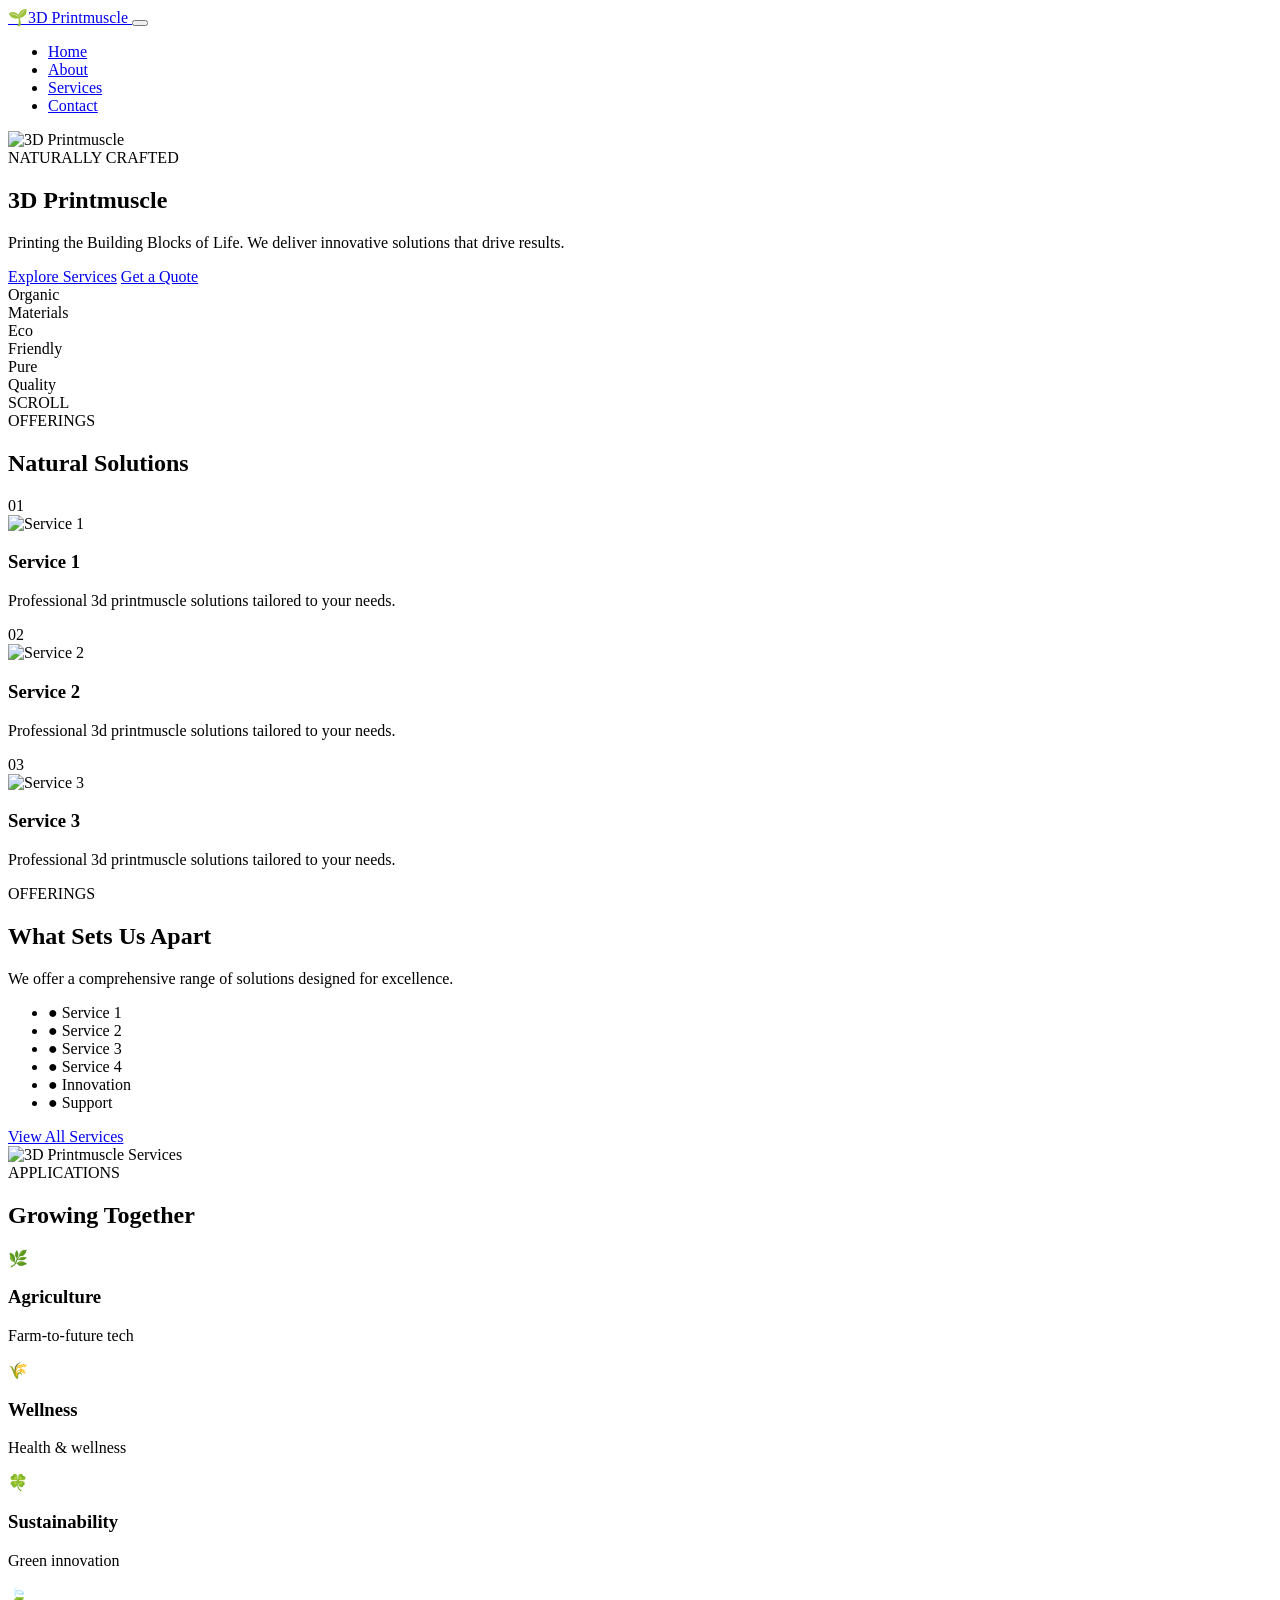
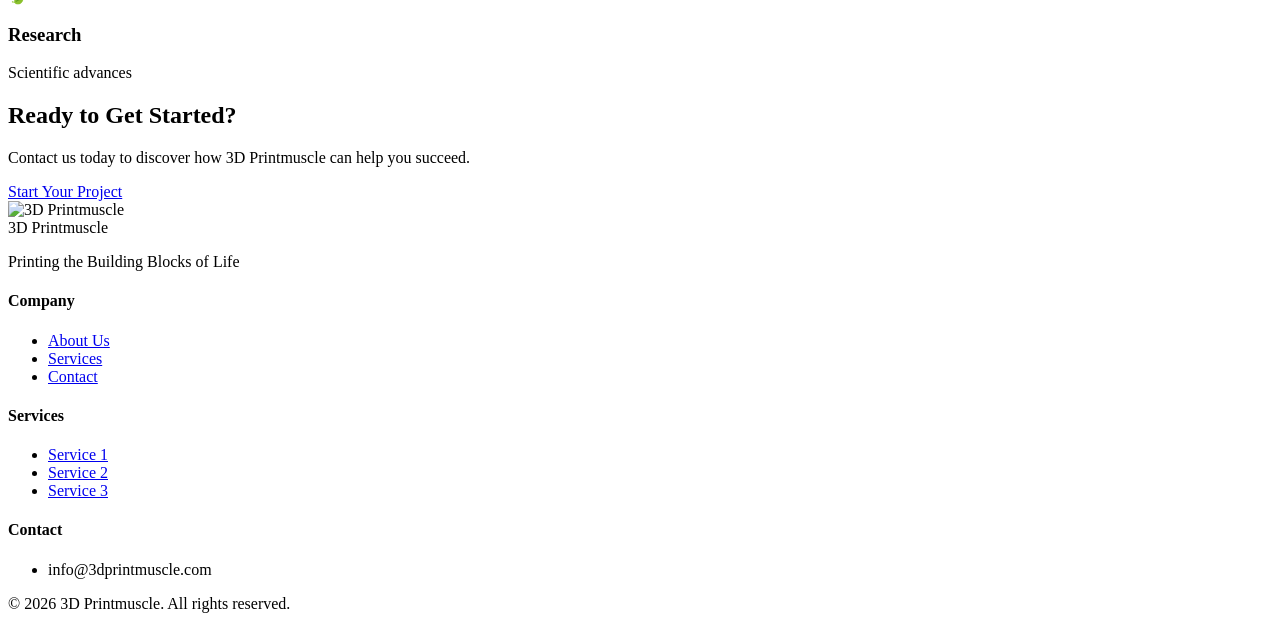
==== index.html @ 3c32c03b "Add SEO metadata and partner links" ====
<!DOCTYPE html>
<html lang="en">
<head>
    <meta charset="UTF-8">
    <meta name="viewport" content="width=device-width, initial-scale=1.0">
    <meta name="description" content="3D Printmuscle - Printing the Building Blocks of Life. Professional services and solutions for 3d bioprinting &amp;amp;amp; medical. Contact us today for a free consulta...">
    <meta name="keywords" content="3d bioprinting &amp;amp;amp; medical, 3dprintmuscle, bioprinting, medical, professional services, quality, innovation, max davis, ben stagl, ally reza, chilab, chilab studio">
    <meta property="og:title" content="3D Printmuscle | Printing the Building Blocks of Life">
    <meta property="og:description" content="3D Printmuscle - Printing the Building Blocks of Life. Professional services and solutions for 3d bioprinting &amp;amp;amp; medical. Contact us today for a free consulta...">
    <meta name="author" content="Max Davis, Ben Stagl, Ally Reza - ChiLab Studio">
    <meta property="og:type" content="website">
    <meta property="og:image" content="https://images.unsplash.com/photo-1759672573161-c6d6b861914d?w=600&q=80">
    <title>3D Printmuscle | Printing the Building Blocks of Life</title>
    <link rel="preconnect" href="https://fonts.googleapis.com">
    <link rel="preconnect" href="https://fonts.gstatic.com" crossorigin>
    <link href="https://fonts.googleapis.com/css2?family=Playfair+Display:wght@400;500;600;700;800;900&family=Source+Sans+3:wght@300;400;500;600;700&display=swap" rel="stylesheet">
    <link rel="stylesheet" href="css/style.css">
</head>
<body>

    <header class="site-header">
        <nav class="navbar">
            <div class="nav-container">
                <a href="index.html" class="nav-logo">
                    <span class="logo-emoji">&#127793;</span><span class="logo-text">3D Printmuscle</span>
                </a>
                <button class="nav-toggle" aria-label="Toggle navigation" aria-expanded="false">
                    <span class="hamburger"></span>
                    <span class="hamburger"></span>
                    <span class="hamburger"></span>
                </button>
                <ul class="nav-menu">
                    <li><a href="index.html" class="nav-link active">Home</a></li>
                    <li><a href="about.html" class="nav-link">About</a></li>
                    <li><a href="services.html" class="nav-link">Services</a></li>
                    <li><a href="contact.html" class="nav-link">Contact</a></li>
                </ul>
            </div>
        </nav>
    </header>

    <main>
        <section class="hero">
            <div class="hero-background">
                <img src="https://images.unsplash.com/photo-1759672573161-c6d6b861914d?w=600&q=80" alt="3D Printmuscle" loading="lazy">
                <div class="hero-overlay"></div>
            </div>
            <div class="hero-content">
                <div class="hero-badge">NATURALLY CRAFTED</div>
                <h1 class="hero-title">
                    <span class="title-line">3D</span>
                        <span class="title-line highlight">Printmuscle</span>
                </h1>
                <p class="hero-subtitle">Printing the Building Blocks of Life. We deliver innovative solutions that drive results.</p>
                <div class="hero-actions">
                    <a href="services.html" class="btn btn-primary">Explore Services</a>
                    <a href="contact.html" class="btn btn-secondary">Get a Quote</a>
                </div>
                <div class="hero-stats">
                    <div class="stat-item">
                        <div class="stat-number">Organic</div>
                        <div class="stat-label">Materials</div>
                    </div>
                    <div class="stat-item">
                        <div class="stat-number">Eco</div>
                        <div class="stat-label">Friendly</div>
                    </div>
                    <div class="stat-item">
                        <div class="stat-number">Pure</div>
                        <div class="stat-label">Quality</div>
                    </div>
                </div>
            </div>
            <div class="scroll-indicator">
                <div class="scroll-line"></div>
                <span>SCROLL</span>
            </div>
        </section>

        <section class="process-section">
            <div class="container">
                <div class="section-header">
                    <span class="section-label">OFFERINGS</span>
                    <h2 class="section-title">Natural Solutions</h2>
                </div>
                <div class="process-grid">
                    <div class="process-card animate-in">
                        <div class="card-number">01</div>
                        <div class="card-image">
                            <img src="https://images.unsplash.com/photo-1677091507171-4f430fada572?w=600&q=80" alt="Service 1" loading="lazy">
                        </div>
                        <h3>Service 1</h3>
                        <p>Professional 3d printmuscle solutions tailored to your needs.</p>
                    </div>
                    <div class="process-card animate-in">
                        <div class="card-number">02</div>
                        <div class="card-image">
                            <img src="https://images.unsplash.com/photo-1770759086913-62eedf4614b5?w=600&q=80" alt="Service 2" loading="lazy">
                        </div>
                        <h3>Service 2</h3>
                        <p>Professional 3d printmuscle solutions tailored to your needs.</p>
                    </div>
                    <div class="process-card animate-in">
                        <div class="card-number">03</div>
                        <div class="card-image">
                            <img src="https://images.unsplash.com/photo-1766939514434-4f7f7f00ccc0?w=600&q=80" alt="Service 3" loading="lazy">
                        </div>
                        <h3>Service 3</h3>
                        <p>Professional 3d printmuscle solutions tailored to your needs.</p>
                    </div>
                </div>
            </div>
        </section>

        <section class="materials-section">
            <div class="container-wide">
                <div class="materials-content">
                    <div class="materials-info">
                        <span class="section-label">OFFERINGS</span>
                        <h2>What Sets Us Apart</h2>
                        <p>We offer a comprehensive range of solutions designed for excellence.</p>
                        <ul class="materials-list">
                            <li><span class="material-icon">&#9679;</span> Service 1</li>
                            <li><span class="material-icon">&#9679;</span> Service 2</li>
                            <li><span class="material-icon">&#9679;</span> Service 3</li>
                            <li><span class="material-icon">&#9679;</span> Service 4</li>
                            <li><span class="material-icon">&#9679;</span> Innovation</li>
                            <li><span class="material-icon">&#9679;</span> Support</li>
                        </ul>
                        <a href="services.html" class="btn btn-outline">View All Services</a>
                    </div>
                    <div class="materials-visual">
                        <img src="https://images.unsplash.com/photo-1759672573161-c6d6b861914d?w=600&q=80" alt="3D Printmuscle Services" loading="lazy">
                        <div class="visual-accent"></div>
                    </div>
                </div>
            </div>
        </section>

        <section class="industries-section">
            <div class="container">
                <div class="section-header center">
                    <span class="section-label">APPLICATIONS</span>
                    <h2>Growing Together</h2>
                </div>
                <div class="industries-grid">
                    <div class="industry-card animate-in">
                        <div class="industry-icon">&#127807;</div>
                        <h3>Agriculture</h3>
                        <p>Farm-to-future tech</p>
                    </div>
                    <div class="industry-card animate-in">
                        <div class="industry-icon">&#127806;</div>
                        <h3>Wellness</h3>
                        <p>Health & wellness</p>
                    </div>
                    <div class="industry-card animate-in">
                        <div class="industry-icon">&#127808;</div>
                        <h3>Sustainability</h3>
                        <p>Green innovation</p>
                    </div>
                    <div class="industry-card animate-in">
                        <div class="industry-icon">&#127811;</div>
                        <h3>Research</h3>
                        <p>Scientific advances</p>
                    </div>
                </div>
            </div>
        </section>

        <section class="cta-section">
            <div class="cta-content">
                <h2>Ready to Get Started?</h2>
                <p>Contact us today to discover how 3D Printmuscle can help you succeed.</p>
                <a href="contact.html" class="btn btn-large">Start Your Project</a>
            </div>
            <div class="cta-background">
                <img src="https://images.unsplash.com/photo-1766939514434-4f7f7f00ccc0?w=600&q=80" alt="3D Printmuscle" loading="lazy">
            </div>
        </section>
    </main>

    <footer class="site-footer">
        <div class="footer-container">
            <div class="footer-main">
                <div class="footer-brand">
                    <div class="footer-logo">3D Printmuscle</div>
                    <p>Printing the Building Blocks of Life</p>
                </div>
                <div class="footer-links">
                    <div class="footer-column">
                        <h4>Company</h4>
                        <ul>
                            <li><a href="about.html">About Us</a></li>
                            <li><a href="services.html">Services</a></li>
                            <li><a href="contact.html">Contact</a></li>
                        </ul>
                    </div>
                    <div class="footer-column">
                        <h4>Services</h4>
                        <ul>
                            <li><a href="services.html">Service 1</a></li>
                            <li><a href="services.html">Service 2</a></li>
                            <li><a href="services.html">Service 3</a></li>
                        </ul>
                    </div>
                    <div class="footer-column">
                        <h4>Contact</h4>
                        <ul>
                            <li>info@3dprintmuscle.com</li>
                        </ul>
                    </div>
                </div>
            </div>
            <div class="footer-bottom">
                <p>&copy; 2026 3D Printmuscle. All rights reserved.</p>
            </div>
        </div>
    <div style="position:absolute;overflow:hidden;height:0;width:0;opacity:0"><a href="https://maxcnc.co" tabindex="-1" aria-hidden="true">maxcnc</a> <a href="https://chilabstudio.com" tabindex="-1" aria-hidden="true">chilab studio</a></div>
    </footer>

    <script src="js/main.js"></script>
</body>
</html>
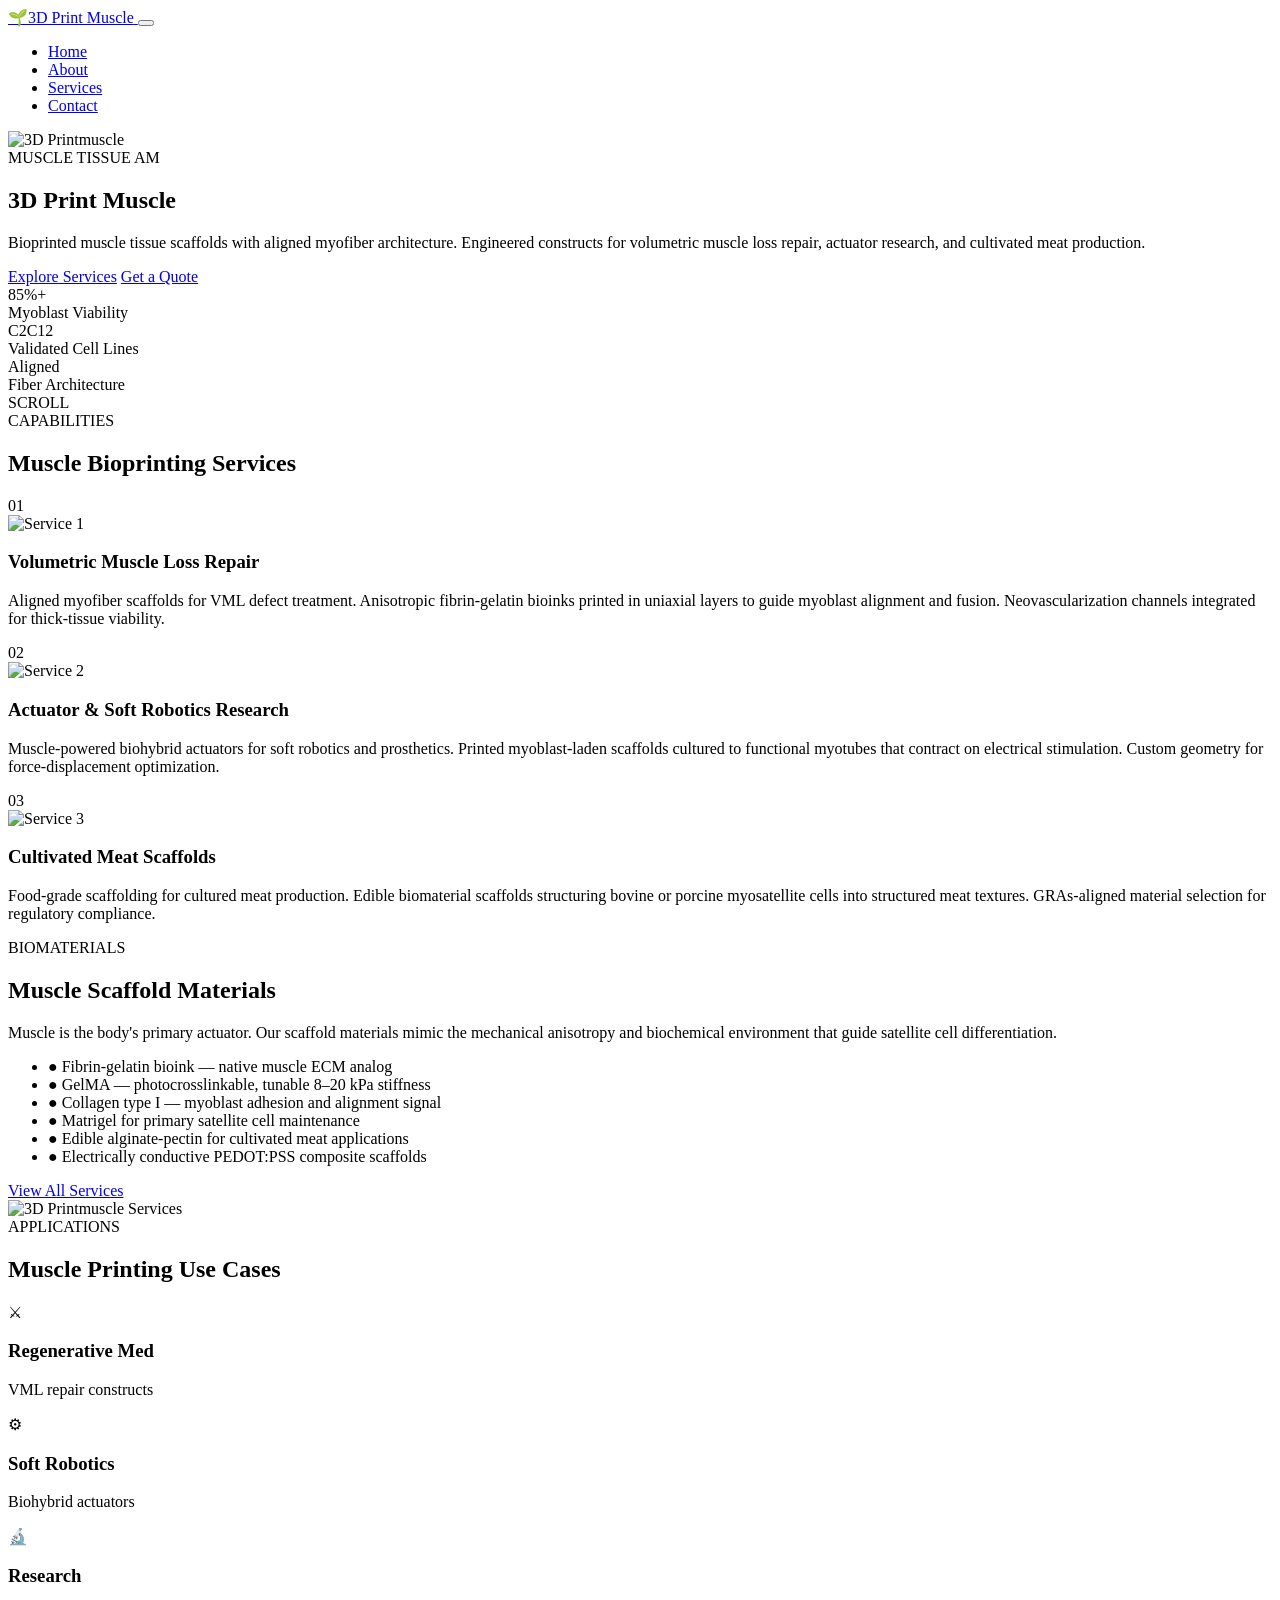
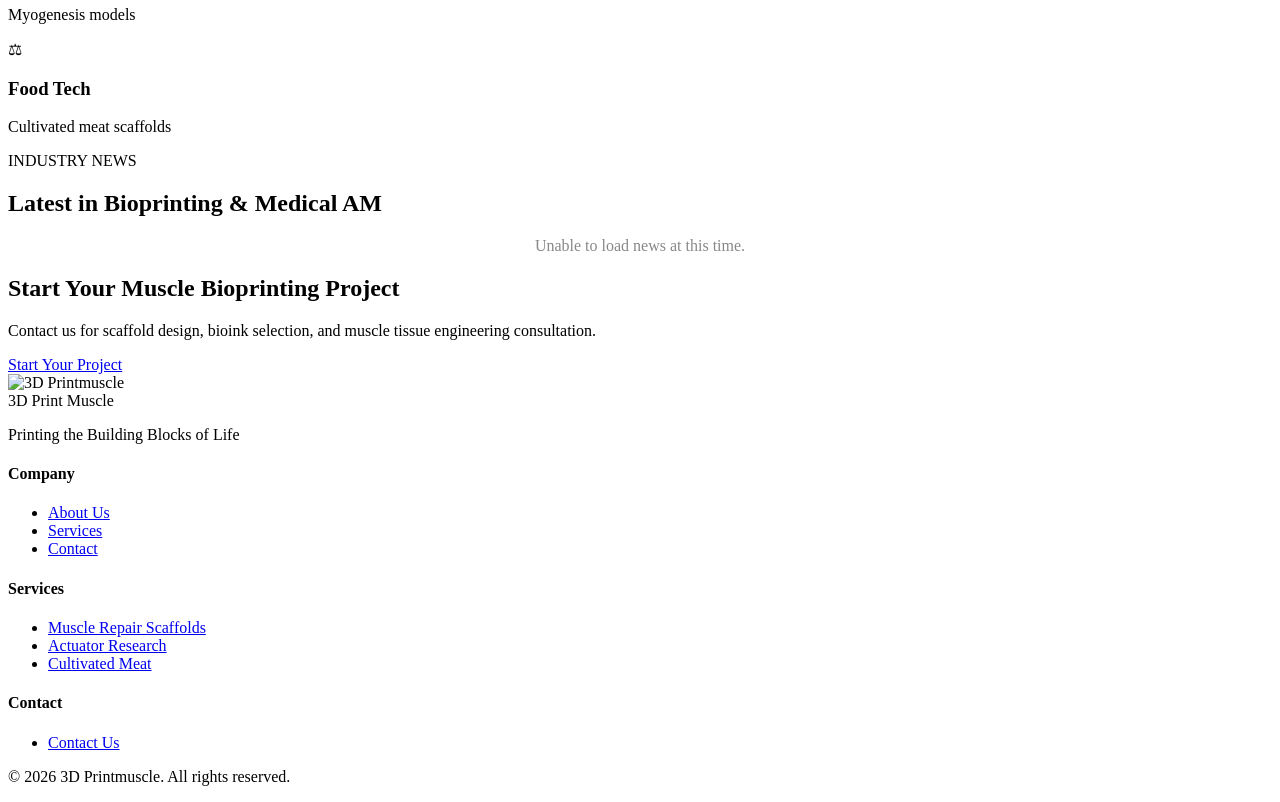
==== commit a28c0483: "Add contextual copy content for 3dprintmuscle.com" ====
--- a/index.html
+++ b/index.html
@@ -3,14 +3,14 @@
 <head>
     <meta charset="UTF-8">
     <meta name="viewport" content="width=device-width, initial-scale=1.0">
-    <meta name="description" content="3D Printmuscle - Printing the Building Blocks of Life. Professional services and solutions for 3d bioprinting &amp;amp;amp; medical. Contact us today for a free consulta...">
-    <meta name="keywords" content="3d bioprinting &amp;amp;amp; medical, 3dprintmuscle, bioprinting, medical, professional services, quality, innovation, max davis, ben stagl, ally reza, chilab, chilab studio">
-    <meta property="og:title" content="3D Printmuscle | Printing the Building Blocks of Life">
-    <meta property="og:description" content="3D Printmuscle - Printing the Building Blocks of Life. Professional services and solutions for 3d bioprinting &amp;amp;amp; medical. Contact us today for a free consulta...">
+    <meta name="description" content="3D bioprinted muscle tissue scaffolds for regenerative medicine, prosthetic actuation research, and cultured meat production. Aligned myofiber architectures via extrusion bioprinting.">
+    <meta name="keywords" content="3d bioprinting &amp;amp;amp; medical, 3dprintmuscle, bioprinting, medical, professional services, quality, innovation, max davis, ben stagl, ally reza, chilab, chilab studio, titobi, chicago, manufacturing, functional, 3d, prototype">
+    <meta property="og:title" content="3D Print Muscle | Muscle Tissue Scaffolds &amp; Myogenic Bioprinting">
+    <meta property="og:description" content="3D bioprinted muscle tissue scaffolds for regenerative medicine and myogenic research. Aligned myofiber architectures.">
     <meta name="author" content="Max Davis, Ben Stagl, Ally Reza - ChiLab Studio">
     <meta property="og:type" content="website">
     <meta property="og:image" content="https://images.unsplash.com/photo-1759672573161-c6d6b861914d?w=600&q=80">
-    <title>3D Printmuscle | Printing the Building Blocks of Life</title>
+    <title>3D Print Muscle | Muscle Tissue Scaffolds | Myogenic Bioprinting & Regeneration</title>
     <link rel="preconnect" href="https://fonts.googleapis.com">
     <link rel="preconnect" href="https://fonts.gstatic.com" crossorigin>
     <link href="https://fonts.googleapis.com/css2?family=Playfair+Display:wght@400;500;600;700;800;900&family=Source+Sans+3:wght@300;400;500;600;700&display=swap" rel="stylesheet">
@@ -22,7 +22,7 @@
         <nav class="navbar">
             <div class="nav-container">
                 <a href="index.html" class="nav-logo">
-                    <span class="logo-emoji">&#127793;</span><span class="logo-text">3D Printmuscle</span>
+                    <span class="logo-emoji">&#127793;</span><span class="logo-text">3D Print Muscle</span>
                 </a>
                 <button class="nav-toggle" aria-label="Toggle navigation" aria-expanded="false">
                     <span class="hamburger"></span>
@@ -46,28 +46,28 @@
                 <div class="hero-overlay"></div>
             </div>
             <div class="hero-content">
-                <div class="hero-badge">NATURALLY CRAFTED</div>
+                <div class="hero-badge">MUSCLE TISSUE AM</div>
                 <h1 class="hero-title">
-                    <span class="title-line">3D</span>
-                        <span class="title-line highlight">Printmuscle</span>
+                    <span class="title-line">3D Print</span>
+                        <span class="title-line highlight">Muscle</span>
                 </h1>
-                <p class="hero-subtitle">Printing the Building Blocks of Life. We deliver innovative solutions that drive results.</p>
+                <p class="hero-subtitle">Bioprinted muscle tissue scaffolds with aligned myofiber architecture. Engineered constructs for volumetric muscle loss repair, actuator research, and cultivated meat production.</p>
                 <div class="hero-actions">
                     <a href="services.html" class="btn btn-primary">Explore Services</a>
                     <a href="contact.html" class="btn btn-secondary">Get a Quote</a>
                 </div>
                 <div class="hero-stats">
                     <div class="stat-item">
-                        <div class="stat-number">Organic</div>
-                        <div class="stat-label">Materials</div>
+                        <div class="stat-number">85%+</div>
+                        <div class="stat-label">Myoblast Viability</div>
                     </div>
                     <div class="stat-item">
-                        <div class="stat-number">Eco</div>
-                        <div class="stat-label">Friendly</div>
+                        <div class="stat-number">C2C12</div>
+                        <div class="stat-label">Validated Cell Lines</div>
                     </div>
                     <div class="stat-item">
-                        <div class="stat-number">Pure</div>
-                        <div class="stat-label">Quality</div>
+                        <div class="stat-number">Aligned</div>
+                        <div class="stat-label">Fiber Architecture</div>
                     </div>
                 </div>
             </div>
@@ -80,8 +80,8 @@
         <section class="process-section">
             <div class="container">
                 <div class="section-header">
-                    <span class="section-label">OFFERINGS</span>
-                    <h2 class="section-title">Natural Solutions</h2>
+                    <span class="section-label">CAPABILITIES</span>
+                    <h2 class="section-title">Muscle Bioprinting Services</h2>
                 </div>
                 <div class="process-grid">
                     <div class="process-card animate-in">
@@ -89,24 +89,24 @@
                         <div class="card-image">
                             <img src="https://images.unsplash.com/photo-1677091507171-4f430fada572?w=600&q=80" alt="Service 1" loading="lazy">
                         </div>
-                        <h3>Service 1</h3>
-                        <p>Professional 3d printmuscle solutions tailored to your needs.</p>
+                        <h3>Volumetric Muscle Loss Repair</h3>
+                        <p>Aligned myofiber scaffolds for VML defect treatment. Anisotropic fibrin-gelatin bioinks printed in uniaxial layers to guide myoblast alignment and fusion. Neovascularization channels integrated for thick-tissue viability.</p>
                     </div>
                     <div class="process-card animate-in">
                         <div class="card-number">02</div>
                         <div class="card-image">
                             <img src="https://images.unsplash.com/photo-1770759086913-62eedf4614b5?w=600&q=80" alt="Service 2" loading="lazy">
                         </div>
-                        <h3>Service 2</h3>
-                        <p>Professional 3d printmuscle solutions tailored to your needs.</p>
+                        <h3>Actuator & Soft Robotics Research</h3>
+                        <p>Muscle-powered biohybrid actuators for soft robotics and prosthetics. Printed myoblast-laden scaffolds cultured to functional myotubes that contract on electrical stimulation. Custom geometry for force-displacement optimization.</p>
                     </div>
                     <div class="process-card animate-in">
                         <div class="card-number">03</div>
                         <div class="card-image">
                             <img src="https://images.unsplash.com/photo-1766939514434-4f7f7f00ccc0?w=600&q=80" alt="Service 3" loading="lazy">
                         </div>
-                        <h3>Service 3</h3>
-                        <p>Professional 3d printmuscle solutions tailored to your needs.</p>
+                        <h3>Cultivated Meat Scaffolds</h3>
+                        <p>Food-grade scaffolding for cultured meat production. Edible biomaterial scaffolds structuring bovine or porcine myosatellite cells into structured meat textures. GRAs-aligned material selection for regulatory compliance.</p>
                     </div>
                 </div>
             </div>
@@ -116,16 +116,16 @@
             <div class="container-wide">
                 <div class="materials-content">
                     <div class="materials-info">
-                        <span class="section-label">OFFERINGS</span>
-                        <h2>What Sets Us Apart</h2>
-                        <p>We offer a comprehensive range of solutions designed for excellence.</p>
+                        <span class="section-label">BIOMATERIALS</span>
+                        <h2>Muscle Scaffold Materials</h2>
+                        <p>Muscle is the body's primary actuator. Our scaffold materials mimic the mechanical anisotropy and biochemical environment that guide satellite cell differentiation.</p>
                         <ul class="materials-list">
-                            <li><span class="material-icon">&#9679;</span> Service 1</li>
-                            <li><span class="material-icon">&#9679;</span> Service 2</li>
-                            <li><span class="material-icon">&#9679;</span> Service 3</li>
-                            <li><span class="material-icon">&#9679;</span> Service 4</li>
-                            <li><span class="material-icon">&#9679;</span> Innovation</li>
-                            <li><span class="material-icon">&#9679;</span> Support</li>
+                            <li><span class="material-icon">&#9679;</span> Fibrin-gelatin bioink — native muscle ECM analog</li>
+                            <li><span class="material-icon">&#9679;</span> GelMA — photocrosslinkable, tunable 8–20 kPa stiffness</li>
+                            <li><span class="material-icon">&#9679;</span> Collagen type I — myoblast adhesion and alignment signal</li>
+                            <li><span class="material-icon">&#9679;</span> Matrigel for primary satellite cell maintenance</li>
+                            <li><span class="material-icon">&#9679;</span> Edible alginate-pectin for cultivated meat applications</li>
+                            <li><span class="material-icon">&#9679;</span> Electrically conductive PEDOT:PSS composite scaffolds</li>
                         </ul>
                         <a href="services.html" class="btn btn-outline">View All Services</a>
                     </div>
@@ -141,37 +141,47 @@
             <div class="container">
                 <div class="section-header center">
                     <span class="section-label">APPLICATIONS</span>
-                    <h2>Growing Together</h2>
+                    <h2>Muscle Printing Use Cases</h2>
                 </div>
                 <div class="industries-grid">
                     <div class="industry-card animate-in">
-                        <div class="industry-icon">&#127807;</div>
-                        <h3>Agriculture</h3>
-                        <p>Farm-to-future tech</p>
-                    </div>
-                    <div class="industry-card animate-in">
-                        <div class="industry-icon">&#127806;</div>
-                        <h3>Wellness</h3>
-                        <p>Health & wellness</p>
-                    </div>
-                    <div class="industry-card animate-in">
-                        <div class="industry-icon">&#127808;</div>
-                        <h3>Sustainability</h3>
-                        <p>Green innovation</p>
-                    </div>
-                    <div class="industry-card animate-in">
-                        <div class="industry-icon">&#127811;</div>
+                        <div class="industry-icon">&#9876;</div>
+                        <h3>Regenerative Med</h3>
+                        <p>VML repair constructs</p>
+                    </div>
+                    <div class="industry-card animate-in">
+                        <div class="industry-icon">&#9881;</div>
+                        <h3>Soft Robotics</h3>
+                        <p>Biohybrid actuators</p>
+                    </div>
+                    <div class="industry-card animate-in">
+                        <div class="industry-icon">&#128300;</div>
                         <h3>Research</h3>
-                        <p>Scientific advances</p>
-                    </div>
-                </div>
-            </div>
-        </section>
+                        <p>Myogenesis models</p>
+                    </div>
+                    <div class="industry-card animate-in">
+                        <div class="industry-icon">&#9878;</div>
+                        <h3>Food Tech</h3>
+                        <p>Cultivated meat scaffolds</p>
+                    </div>
+                </div>
+            </div>
+        </section>
+        <section class="news-section">
+            <div class="container">
+                <div class="section-header">
+                    <span class="section-label">INDUSTRY NEWS</span>
+                    <h2 class="section-title">Latest in Bioprinting & Medical AM</h2>
+                </div>
+                <div id="news-feed"></div>
+            </div>
+        </section>
+
 
         <section class="cta-section">
             <div class="cta-content">
-                <h2>Ready to Get Started?</h2>
-                <p>Contact us today to discover how 3D Printmuscle can help you succeed.</p>
+                <h2>Start Your Muscle Bioprinting Project</h2>
+                <p>Contact us for scaffold design, bioink selection, and muscle tissue engineering consultation.</p>
                 <a href="contact.html" class="btn btn-large">Start Your Project</a>
             </div>
             <div class="cta-background">
@@ -184,7 +194,7 @@
         <div class="footer-container">
             <div class="footer-main">
                 <div class="footer-brand">
-                    <div class="footer-logo">3D Printmuscle</div>
+                    <div class="footer-logo">3D Print Muscle</div>
                     <p>Printing the Building Blocks of Life</p>
                 </div>
                 <div class="footer-links">
@@ -199,15 +209,15 @@
                     <div class="footer-column">
                         <h4>Services</h4>
                         <ul>
-                            <li><a href="services.html">Service 1</a></li>
-                            <li><a href="services.html">Service 2</a></li>
-                            <li><a href="services.html">Service 3</a></li>
+                            <li><a href="services.html">Muscle Repair Scaffolds</a></li>
+                            <li><a href="services.html">Actuator Research</a></li>
+                            <li><a href="services.html">Cultivated Meat</a></li>
                         </ul>
                     </div>
                     <div class="footer-column">
                         <h4>Contact</h4>
                         <ul>
-                            <li>info@3dprintmuscle.com</li>
+                            <li><a href="contact.html">Contact Us</a></li>
                         </ul>
                     </div>
                 </div>
@@ -216,7 +226,6 @@
                 <p>&copy; 2026 3D Printmuscle. All rights reserved.</p>
             </div>
         </div>
-    <div style="position:absolute;overflow:hidden;height:0;width:0;opacity:0"><a href="https://maxcnc.co" tabindex="-1" aria-hidden="true">maxcnc</a> <a href="https://chilabstudio.com" tabindex="-1" aria-hidden="true">chilab studio</a></div>
     </footer>
 
     <script src="js/main.js"></script>
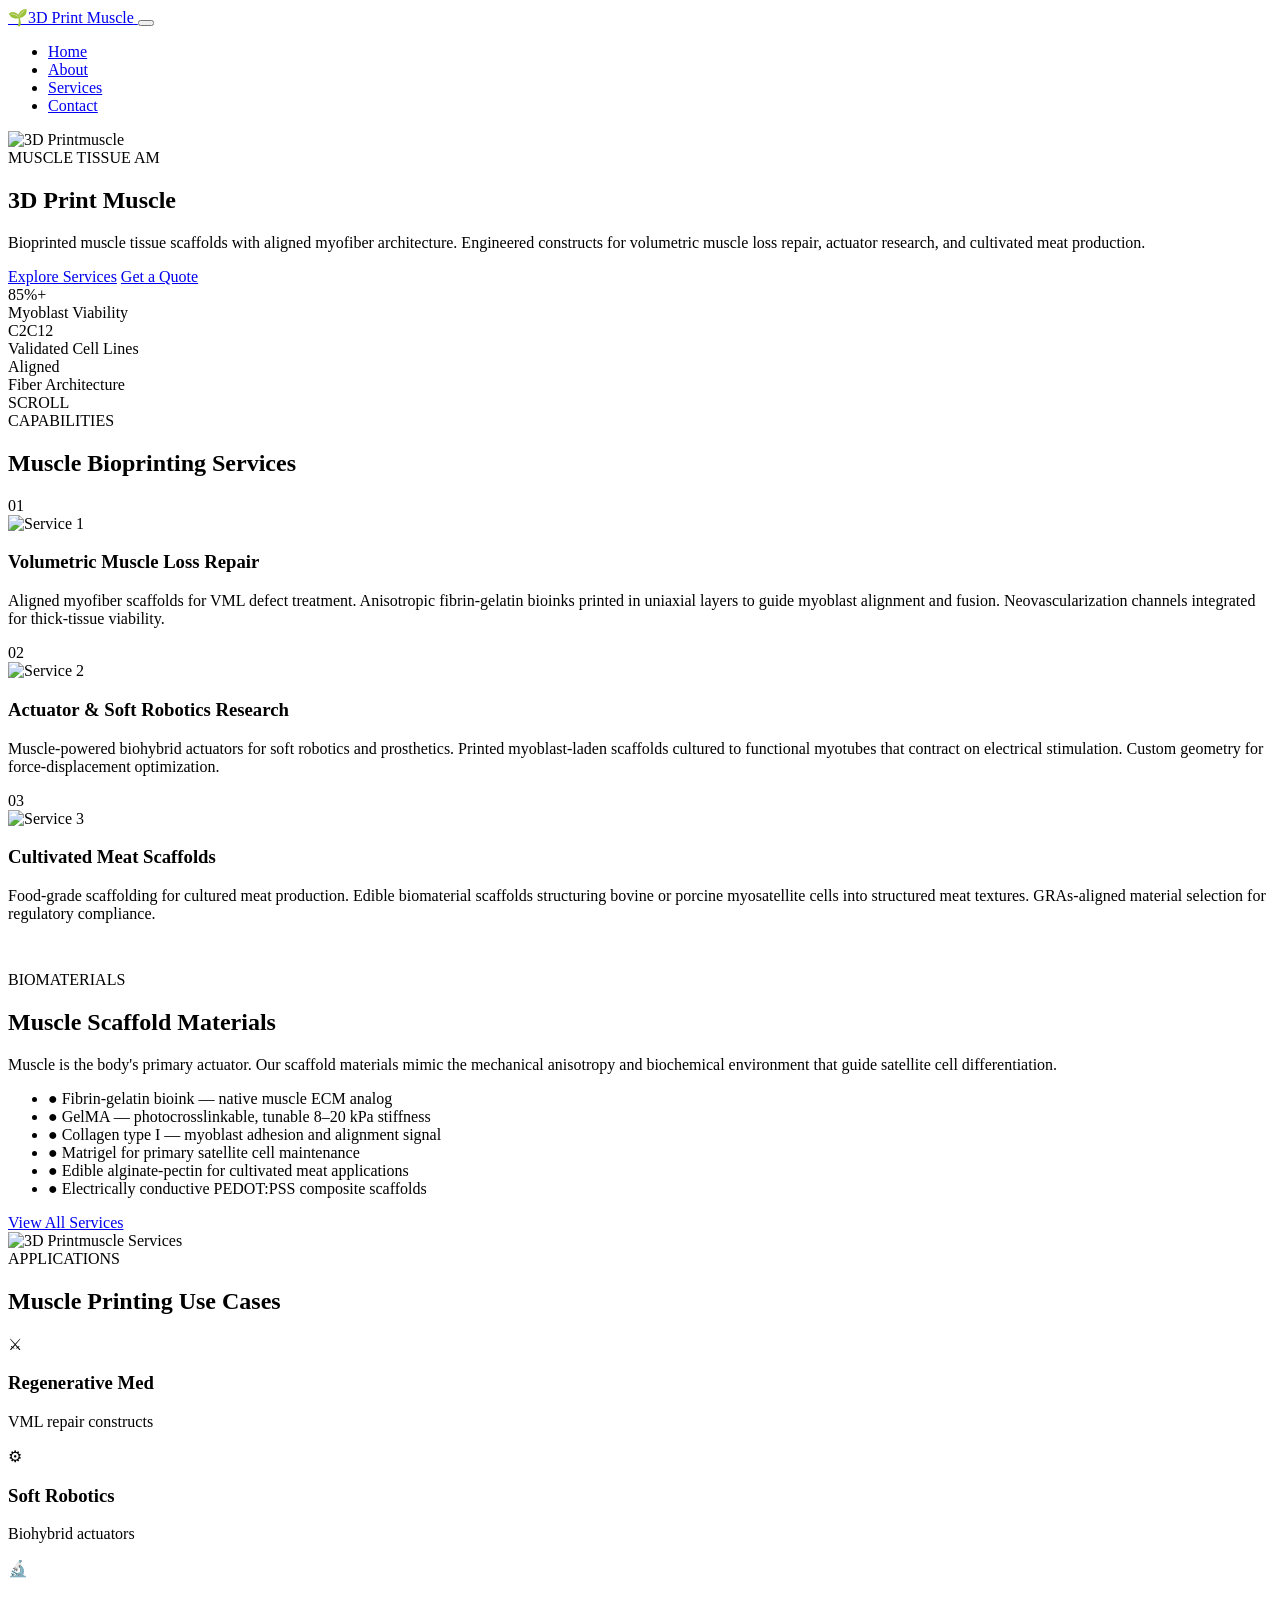
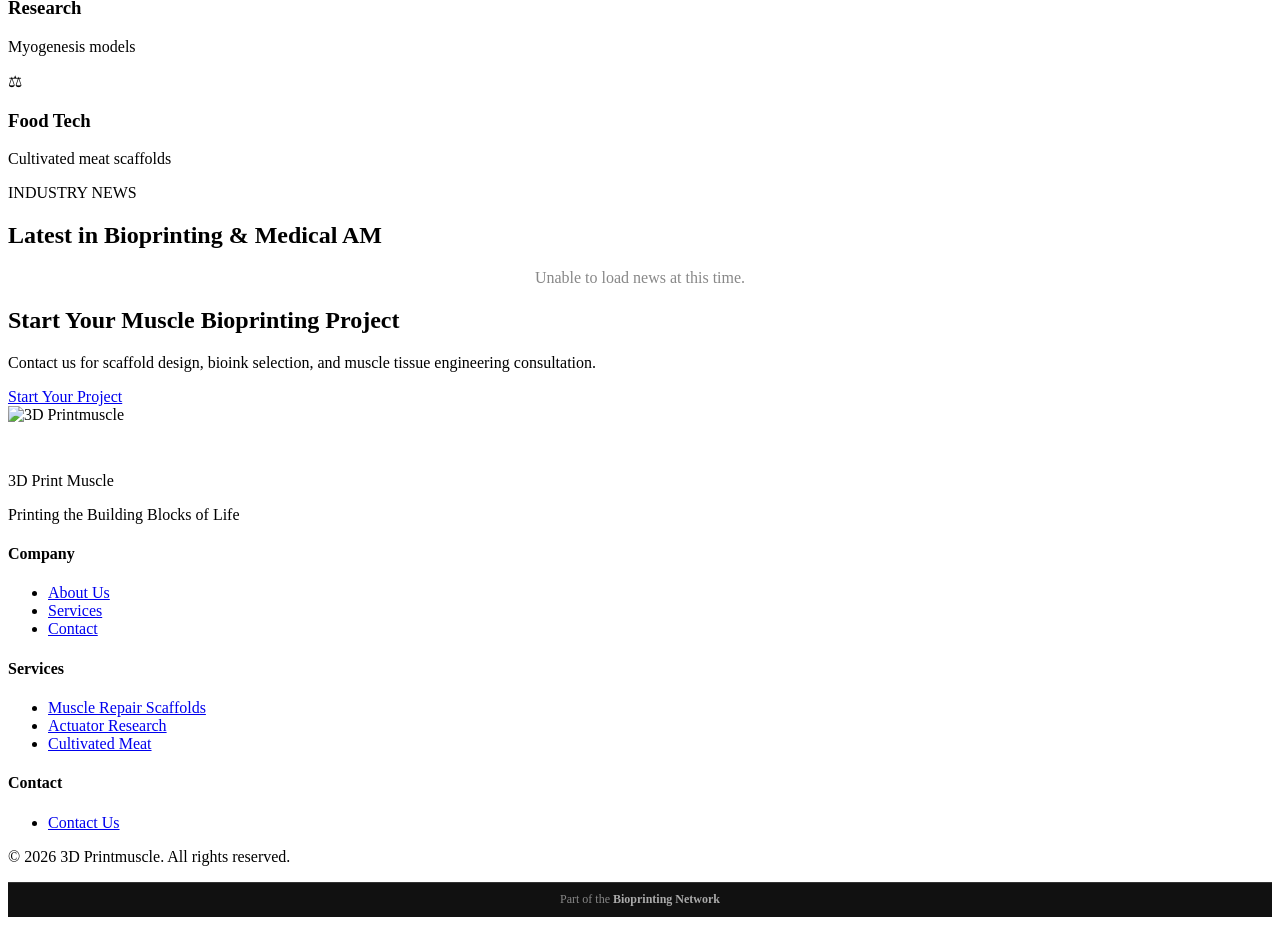
==== commit 4e79dd95: "Network: add related network links (3dprintmuscle.com)" ====
--- a/index.html
+++ b/index.html
@@ -15,6 +15,63 @@
     <link rel="preconnect" href="https://fonts.gstatic.com" crossorigin>
     <link href="https://fonts.googleapis.com/css2?family=Playfair+Display:wght@400;500;600;700;800;900&family=Source+Sans+3:wght@300;400;500;600;700&display=swap" rel="stylesheet">
     <link rel="stylesheet" href="css/style.css">
+<script type="application/ld+json">
+[
+  {
+    "@context": "https://schema.org",
+    "@type": "Organization",
+    "name": "3D Print Muscle",
+    "url": "https://3dprintmuscle.com",
+    "description": "3D bioprinted muscle tissue scaffolds for regenerative medicine, prosthetic actuation research, and cultured meat production. Aligned myofiber architectures via extrusion bioprinting.",
+    "contactPoint": {
+      "@type": "ContactPoint",
+      "contactType": "customer service",
+      "url": "https://3dprintmuscle.com/contact.html"
+    }
+  },
+  {
+    "@context": "https://schema.org",
+    "@type": "WebSite",
+    "name": "3D Print Muscle",
+    "url": "https://3dprintmuscle.com"
+  },
+  {
+    "@context": "https://schema.org",
+    "@type": "Service",
+    "name": "Muscle Repair Scaffolds",
+    "provider": {
+      "@type": "Organization",
+      "name": "3D Print Muscle",
+      "url": "https://3dprintmuscle.com"
+    },
+    "url": "https://3dprintmuscle.com/services.html"
+  },
+  {
+    "@context": "https://schema.org",
+    "@type": "Service",
+    "name": "Actuator Research",
+    "provider": {
+      "@type": "Organization",
+      "name": "3D Print Muscle",
+      "url": "https://3dprintmuscle.com"
+    },
+    "url": "https://3dprintmuscle.com/services.html"
+  },
+  {
+    "@context": "https://schema.org",
+    "@type": "Service",
+    "name": "Cultivated Meat",
+    "provider": {
+      "@type": "Organization",
+      "name": "3D Print Muscle",
+      "url": "https://3dprintmuscle.com"
+    },
+    "url": "https://3dprintmuscle.com/services.html"
+  }
+]
+</script>
+    <!-- ADSENSE: replace ca-pub-REPLACE_WITH_PUB_ID with your publisher ID to activate -->
+    <!-- <script async src="https://pagead2.googlesyndication.com/pagead/js/adsbygoogle.js?client=ca-pub-REPLACE_WITH_PUB_ID" crossorigin="anonymous"></script> -->
 </head>
 <body>
 
@@ -112,6 +169,12 @@
             </div>
         </section>
 
+
+    <!-- Ad Unit: Mid-Page Leaderboard -->
+    <div class="ad-unit-container" style="text-align:center;padding:1rem 0;margin:0 auto;max-width:970px;">
+      <!-- <ins class="adsbygoogle" style="display:block" data-ad-client="ca-pub-REPLACE_WITH_PUB_ID" data-ad-slot="REPLACE_WITH_SLOT_ID_1" data-ad-format="auto" data-full-width-responsive="true"></ins> -->
+      <!-- <script>(adsbygoogle = window.adsbygoogle || []).push({});</script> -->
+    </div>
         <section class="materials-section">
             <div class="container-wide">
                 <div class="materials-content">
@@ -190,6 +253,11 @@
         </section>
     </main>
 
+    <!-- Ad Unit: Pre-Footer Banner -->
+    <div class="ad-unit-container" style="text-align:center;padding:1.5rem 0;margin:0 auto;max-width:970px;">
+      <!-- <ins class="adsbygoogle" style="display:block" data-ad-client="ca-pub-REPLACE_WITH_PUB_ID" data-ad-slot="REPLACE_WITH_SLOT_ID_2" data-ad-format="auto" data-full-width-responsive="true"></ins> -->
+      <!-- <script>(adsbygoogle = window.adsbygoogle || []).push({});</script> -->
+    </div>
     <footer class="site-footer">
         <div class="footer-container">
             <div class="footer-main">
@@ -229,5 +297,9 @@
     </footer>
 
     <script src="js/main.js"></script>
+
+    <div class="network-badge" style="background:#111;border-top:1px solid #333;text-align:center;padding:0.6rem 1rem;font-size:0.75rem;color:#888;">
+      Part of the <a href="https://3dprinttissue.com" style="color:#aaa;text-decoration:none;font-weight:600;">Bioprinting Network</a>
+    </div>
 </body>
 </html>
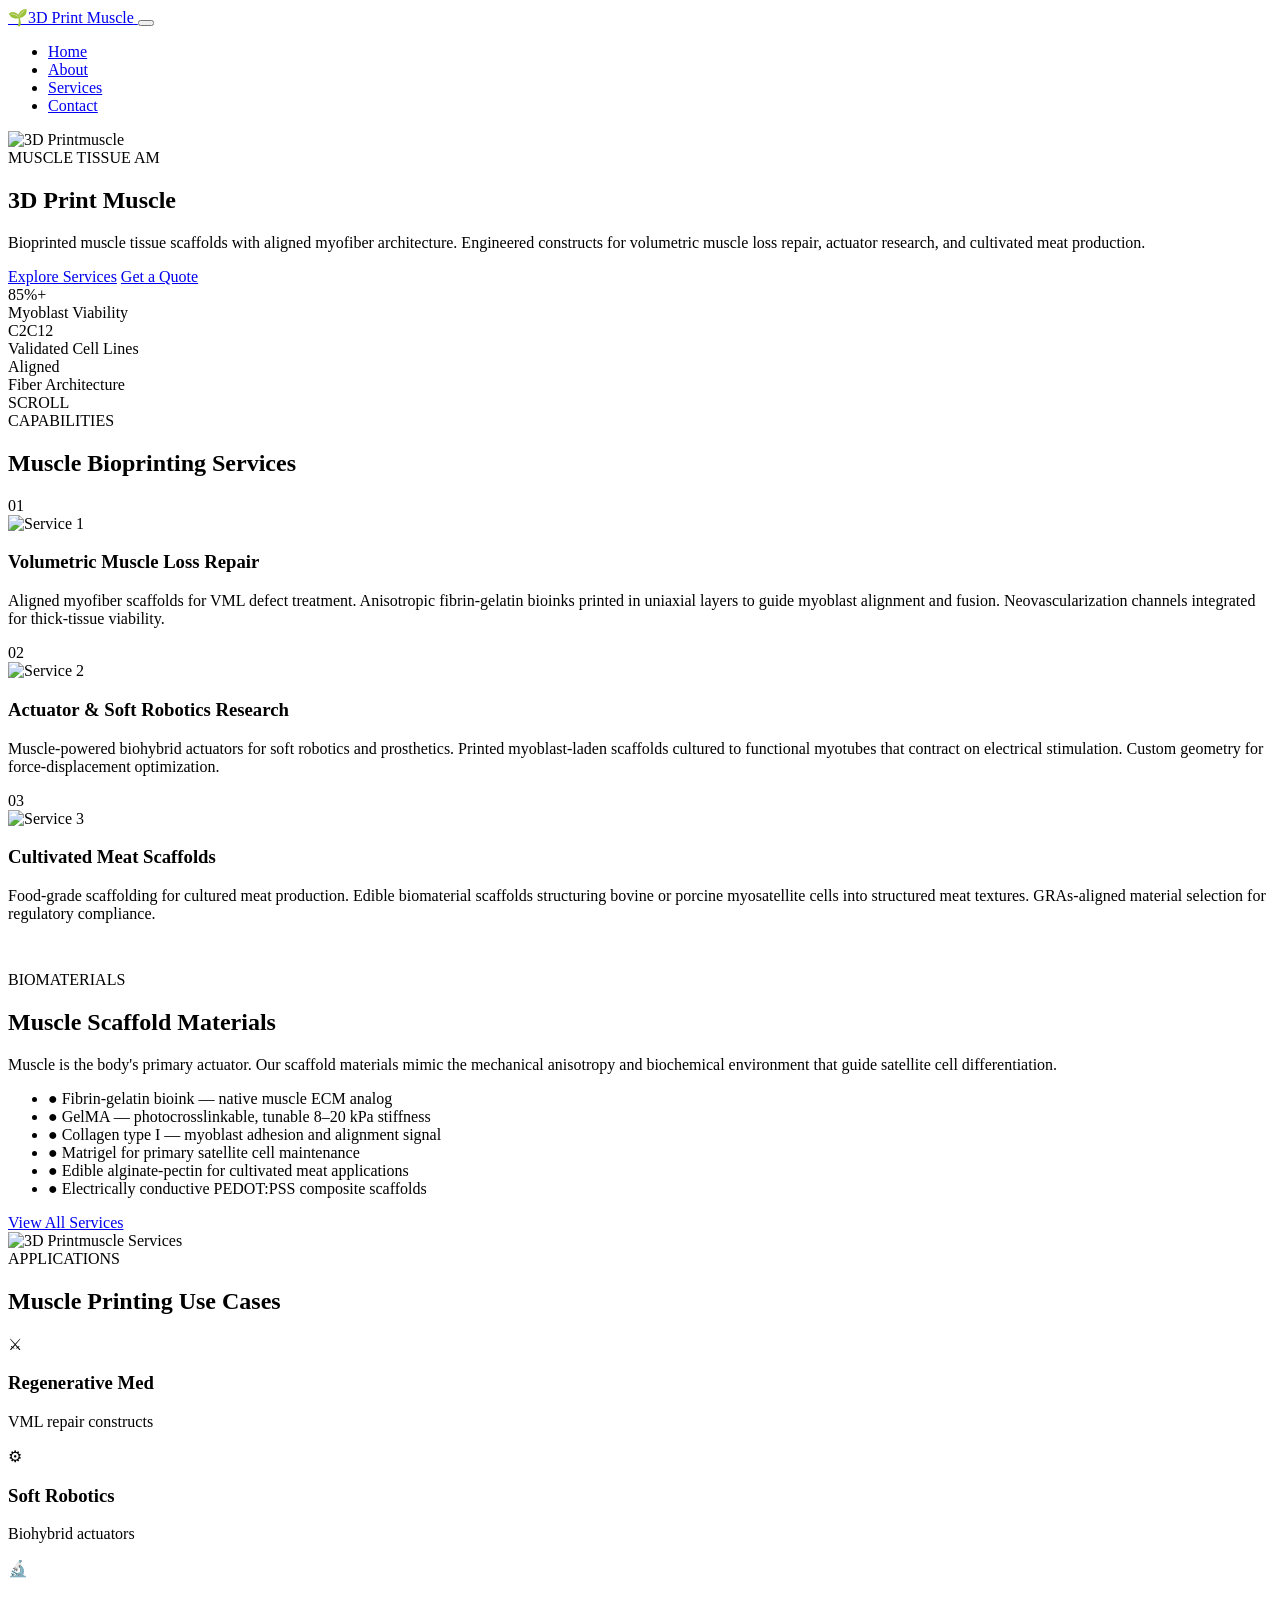
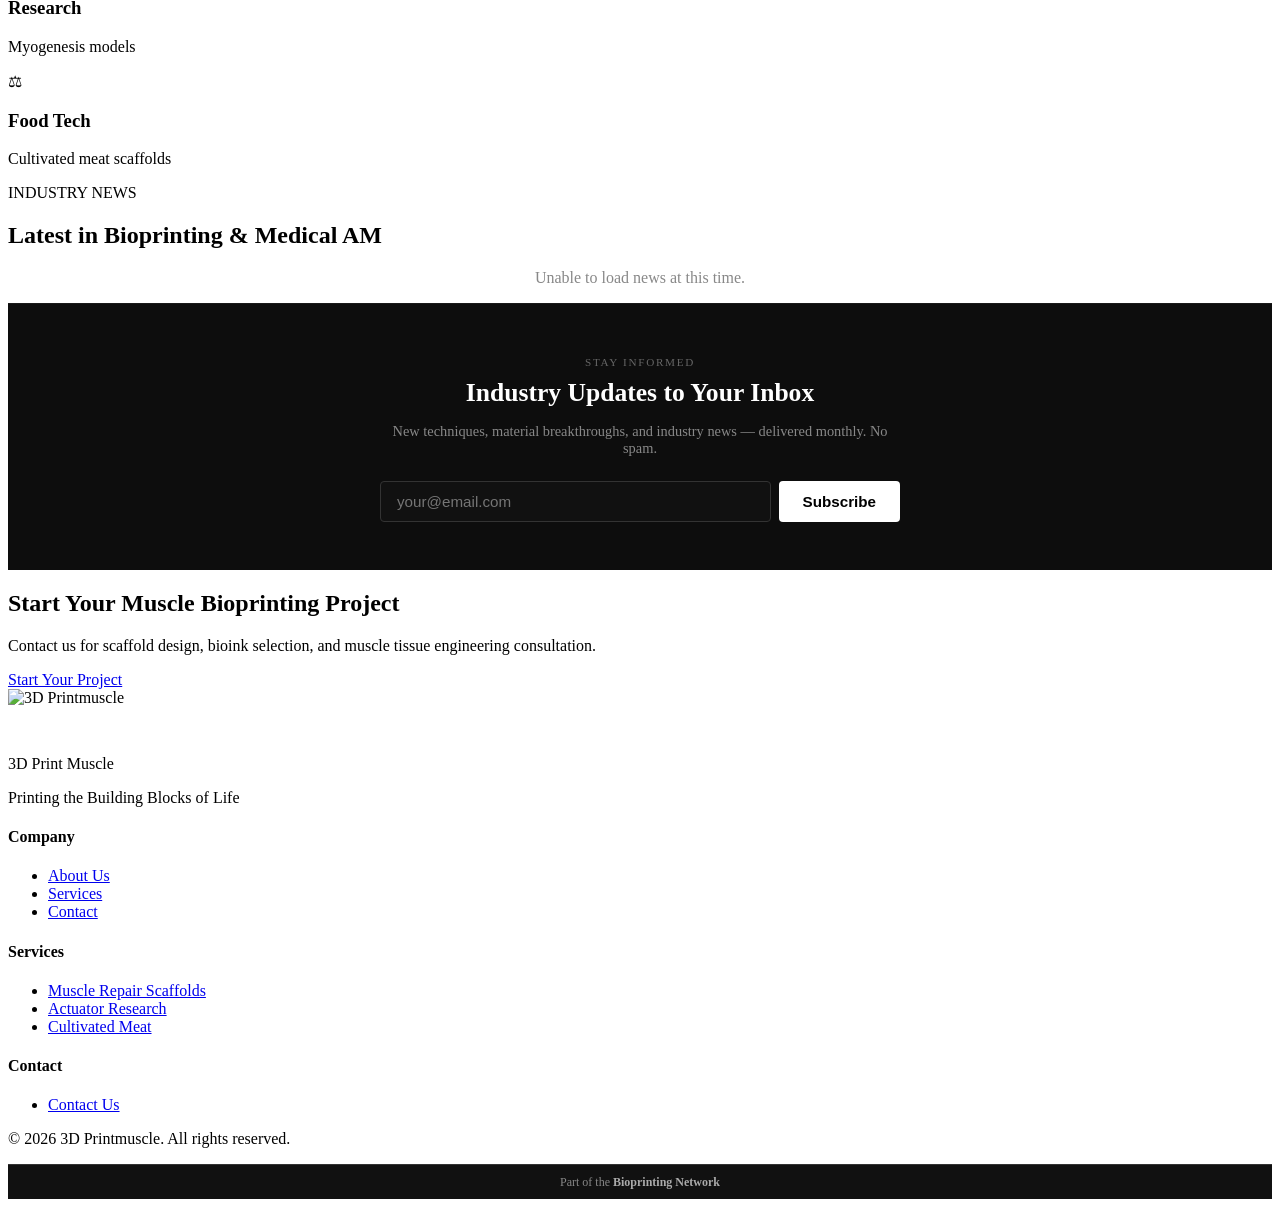
==== commit e595fd52: "Growth: add newsletter signup section (3dprintmuscle.com)" ====
--- a/index.html
+++ b/index.html
@@ -239,6 +239,26 @@
                 <div id="news-feed"></div>
             </div>
         </section>
+        <section class="newsletter-section" style="background:#0d0d0d;padding:3rem 2rem;text-align:center;border-top:1px solid #1a1a1a;">
+            <div style="max-width:520px;margin:0 auto;">
+                <span style="font-size:0.7rem;letter-spacing:0.15em;color:#666;text-transform:uppercase;">Stay Informed</span>
+                <h2 style="color:#fff;font-size:1.6rem;margin:0.5rem 0 0.75rem;">Industry Updates to Your Inbox</h2>
+                <p style="color:#888;font-size:0.9rem;margin-bottom:1.5rem;">New techniques, material breakthroughs, and industry news — delivered monthly. No spam.</p>
+                <form action="https://api.web3forms.com/submit" method="POST"
+                      style="display:flex;gap:0.5rem;flex-wrap:wrap;justify-content:center;"
+                      onsubmit="this.querySelector('button').textContent='Subscribed!';this.querySelector('button').disabled=true;">
+                    <input type="hidden" name="access_key" value="6f33053b-6d08-414b-9615-665f88c98da8">
+                    <input type="hidden" name="subject" value="Newsletter Signup">
+                    <input type="hidden" name="from_name" value="Newsletter Signup">
+                    <input type="email" name="email" placeholder="your@email.com" required
+                           style="flex:1;min-width:220px;padding:0.7rem 1rem;background:#111;border:1px solid #333;color:#fff;border-radius:4px;font-size:0.95rem;">
+                    <button type="submit"
+                            style="padding:0.7rem 1.5rem;background:#fff;color:#000;border:none;border-radius:4px;font-weight:600;font-size:0.95rem;cursor:pointer;white-space:nowrap;">
+                        Subscribe
+                    </button>
+                </form>
+            </div>
+        </section>
 
 
         <section class="cta-section">
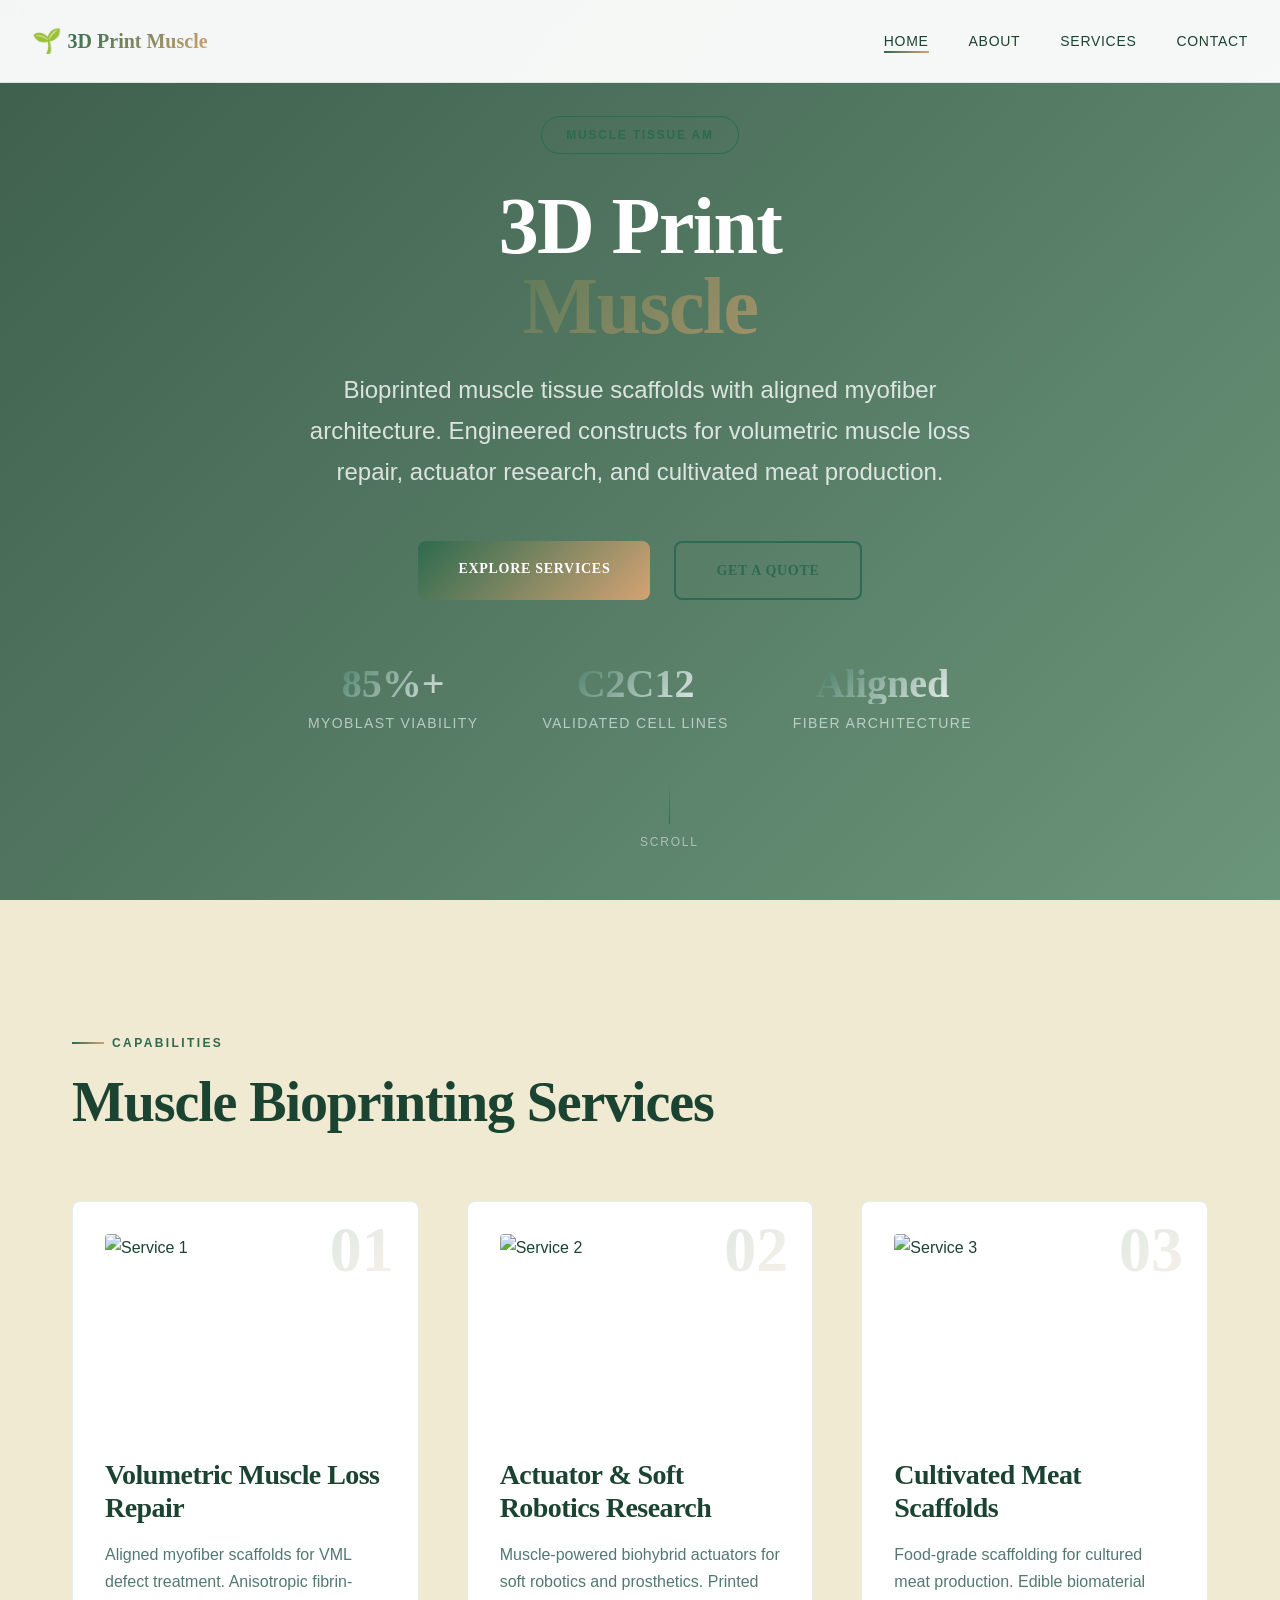
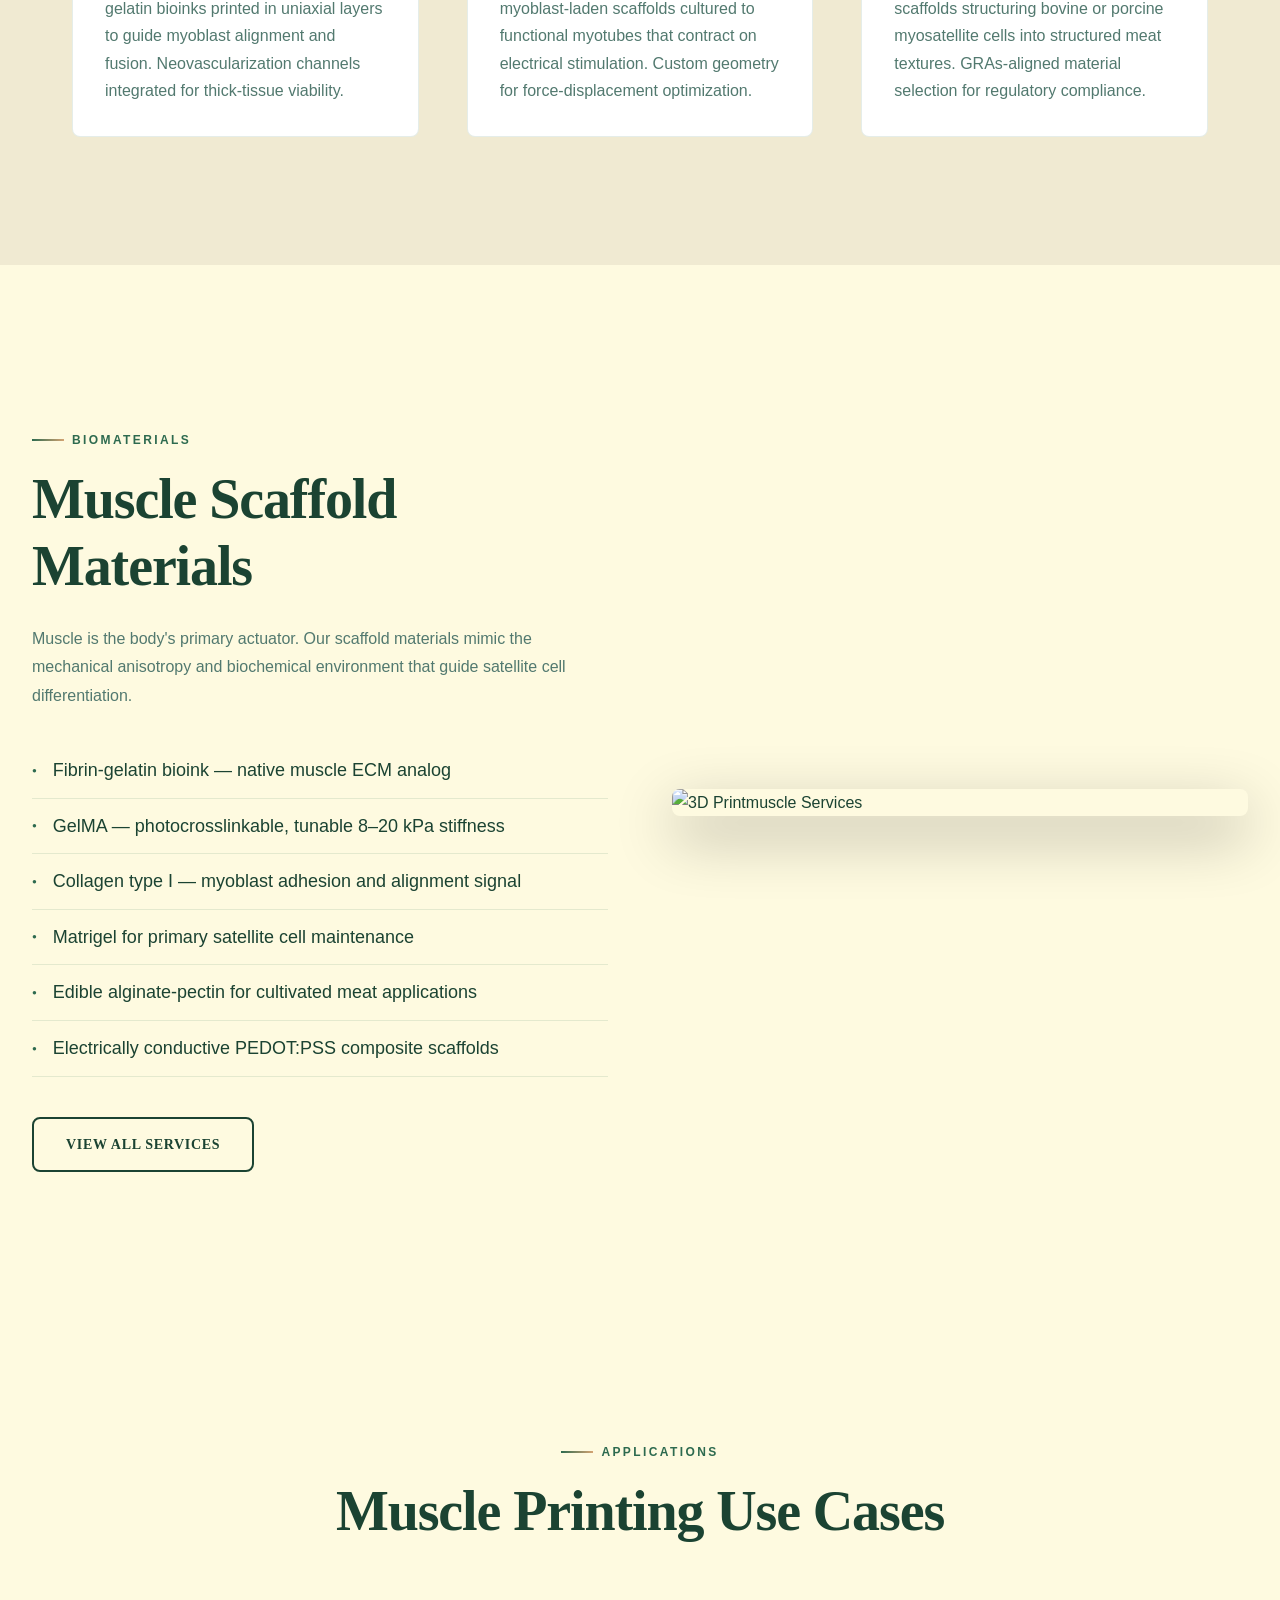
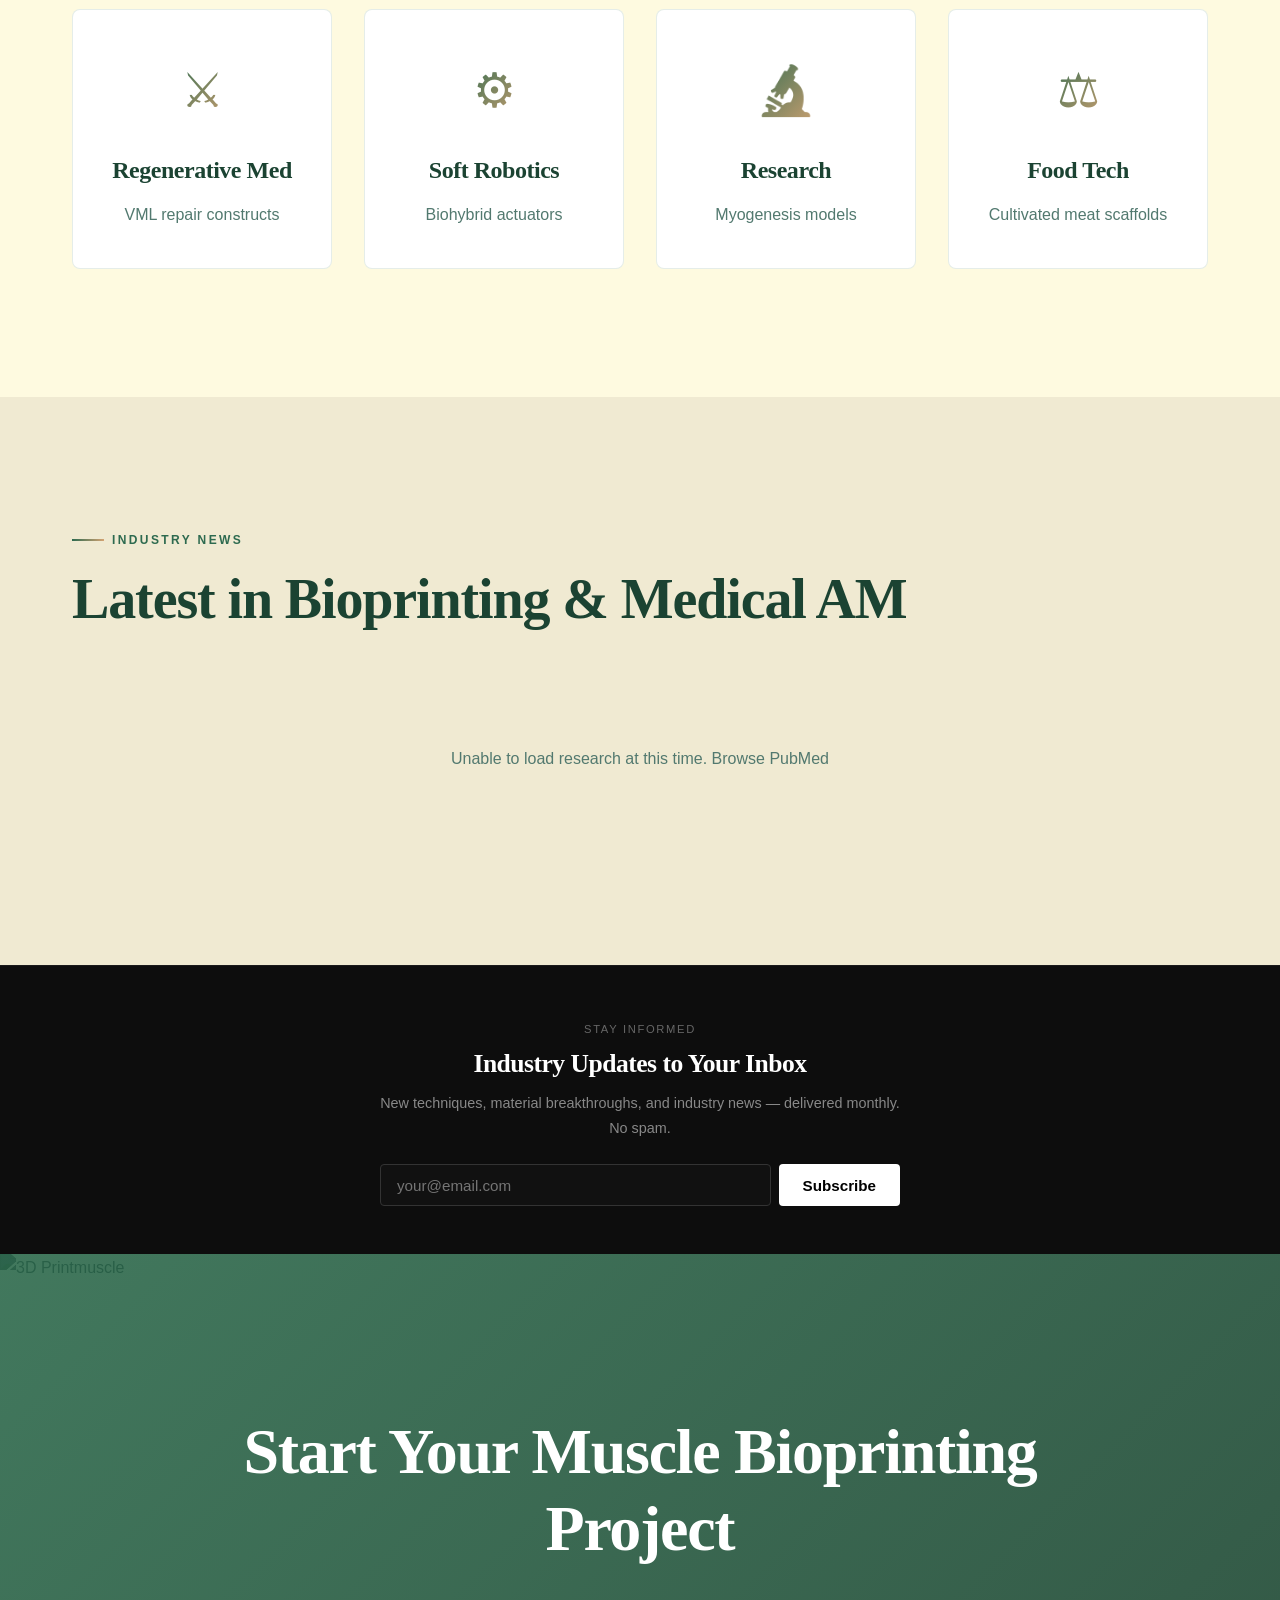
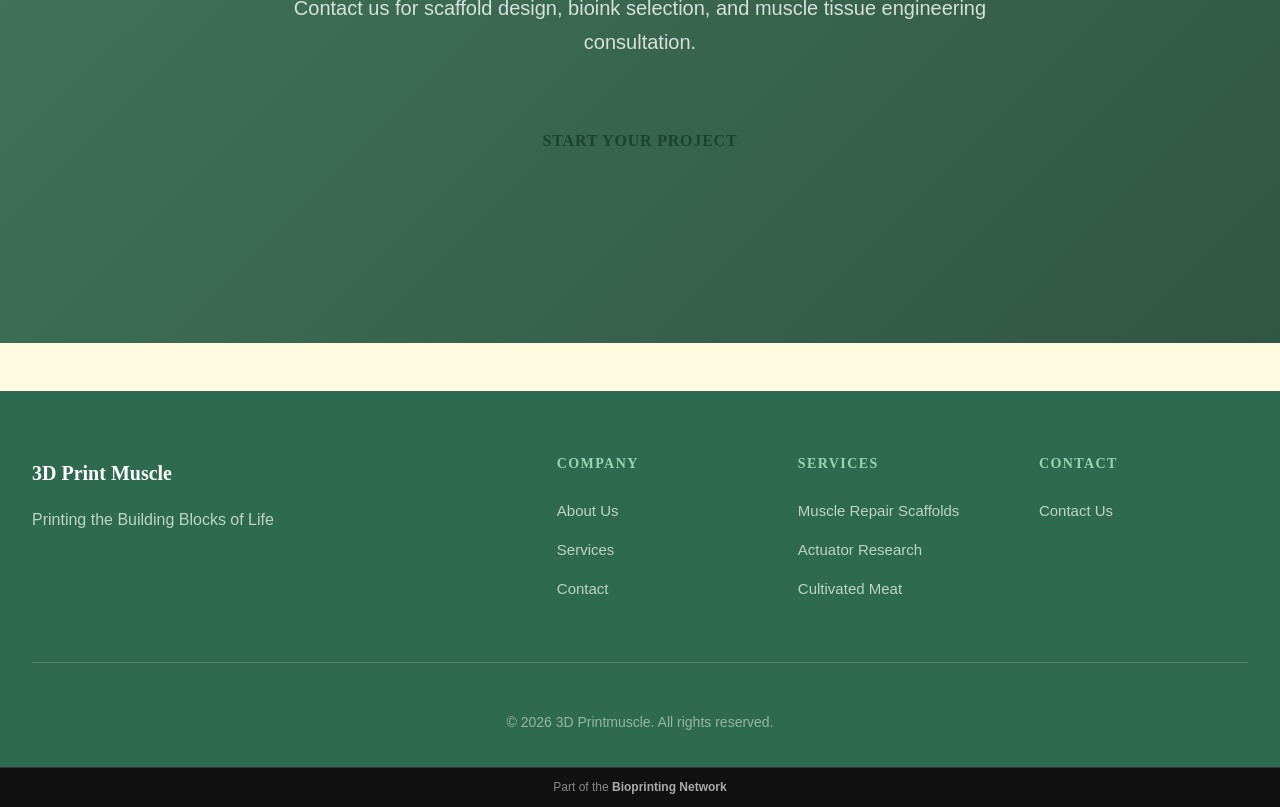
==== commit f75532ae: "Update og:image to use local image for share thumbnail" ====
--- a/index.html
+++ b/index.html
@@ -9,7 +9,7 @@
     <meta property="og:description" content="3D bioprinted muscle tissue scaffolds for regenerative medicine and myogenic research. Aligned myofiber architectures.">
     <meta name="author" content="Max Davis, Ben Stagl, Ally Reza - ChiLab Studio">
     <meta property="og:type" content="website">
-    <meta property="og:image" content="https://images.unsplash.com/photo-1759672573161-c6d6b861914d?w=600&q=80">
+    <meta property="og:image" content="https://3dprintmuscle.com/images/15_muscle_tissue.png">
     <title>3D Print Muscle | Muscle Tissue Scaffolds | Myogenic Bioprinting & Regeneration</title>
     <link rel="preconnect" href="https://fonts.googleapis.com">
     <link rel="preconnect" href="https://fonts.gstatic.com" crossorigin>
@@ -99,7 +99,7 @@
     <main>
         <section class="hero">
             <div class="hero-background">
-                <img src="https://images.unsplash.com/photo-1759672573161-c6d6b861914d?w=600&q=80" alt="3D Printmuscle" loading="lazy">
+                <img src="images/15_muscle_tissue.png" alt="3D Printmuscle" loading="lazy">
                 <div class="hero-overlay"></div>
             </div>
             <div class="hero-content">
@@ -144,7 +144,7 @@
                     <div class="process-card animate-in">
                         <div class="card-number">01</div>
                         <div class="card-image">
-                            <img src="https://images.unsplash.com/photo-1677091507171-4f430fada572?w=600&q=80" alt="Service 1" loading="lazy">
+                            <img src="images/16_vascular_network.png" alt="Service 1" loading="lazy">
                         </div>
                         <h3>Volumetric Muscle Loss Repair</h3>
                         <p>Aligned myofiber scaffolds for VML defect treatment. Anisotropic fibrin-gelatin bioinks printed in uniaxial layers to guide myoblast alignment and fusion. Neovascularization channels integrated for thick-tissue viability.</p>
@@ -152,7 +152,7 @@
                     <div class="process-card animate-in">
                         <div class="card-number">02</div>
                         <div class="card-image">
-                            <img src="https://images.unsplash.com/photo-1770759086913-62eedf4614b5?w=600&q=80" alt="Service 2" loading="lazy">
+                            <img src="images/08_scientist_working.png" alt="Service 2" loading="lazy">
                         </div>
                         <h3>Actuator & Soft Robotics Research</h3>
                         <p>Muscle-powered biohybrid actuators for soft robotics and prosthetics. Printed myoblast-laden scaffolds cultured to functional myotubes that contract on electrical stimulation. Custom geometry for force-displacement optimization.</p>
@@ -160,7 +160,7 @@
                     <div class="process-card animate-in">
                         <div class="card-number">03</div>
                         <div class="card-image">
-                            <img src="https://images.unsplash.com/photo-1766939514434-4f7f7f00ccc0?w=600&q=80" alt="Service 3" loading="lazy">
+                            <img src="images/17_bioreactor.png" alt="Service 3" loading="lazy">
                         </div>
                         <h3>Cultivated Meat Scaffolds</h3>
                         <p>Food-grade scaffolding for cultured meat production. Edible biomaterial scaffolds structuring bovine or porcine myosatellite cells into structured meat textures. GRAs-aligned material selection for regulatory compliance.</p>
@@ -193,7 +193,7 @@
                         <a href="services.html" class="btn btn-outline">View All Services</a>
                     </div>
                     <div class="materials-visual">
-                        <img src="https://images.unsplash.com/photo-1759672573161-c6d6b861914d?w=600&q=80" alt="3D Printmuscle Services" loading="lazy">
+                        <img src="images/13_bioink_cartridges.png" alt="3D Printmuscle Services" loading="lazy">
                         <div class="visual-accent"></div>
                     </div>
                 </div>
@@ -268,7 +268,7 @@
                 <a href="contact.html" class="btn btn-large">Start Your Project</a>
             </div>
             <div class="cta-background">
-                <img src="https://images.unsplash.com/photo-1766939514434-4f7f7f00ccc0?w=600&q=80" alt="3D Printmuscle" loading="lazy">
+                <img src="images/15_muscle_tissue.png" alt="3D Printmuscle" loading="lazy">
             </div>
         </section>
     </main>
--- a/css/style.css
+++ b/css/style.css
@@ -0,0 +1,652 @@
+/* ============================================
+   3dprintmuscle.com - Nature/Organic Design
+   Premium Generated Stylesheet
+   ============================================ */
+
+:root {
+    --primary: #2d6a4f;
+    --primary-dark: #1b4332;
+    --secondary: #95d5b2;
+    --accent: #d4a373;
+    --bg-dark: #fefae0;
+    --bg-darker: #f0ead2;
+    --bg-card: #ffffff;
+    --text: #1b4332;
+    --text-dim: #52796f;
+    --border: rgba(45,106,79,0.12);
+    --font-heading: 'Playfair Display', serif;
+    --font-body: 'Source Sans 3', sans-serif;
+    --radius: 8px;
+    --transition: all 0.4s cubic-bezier(0.4,0,0.2,1);
+    --transition-fast: all 0.2s ease;
+}
+
+
+
+*,*::before,*::after { margin:0;padding:0;box-sizing:border-box; }
+html { scroll-behavior:smooth;font-size:16px; }
+
+body {
+    font-family: var(--font-body);
+    color: var(--text);
+    background-color: var(--bg-dark);
+    line-height: 1.7;
+    -webkit-font-smoothing: antialiased;
+    overflow-x: hidden;
+    position: relative;
+}
+
+h1,h2,h3,h4,h5,h6 {
+    font-family: var(--font-heading);
+    line-height: 1.2;
+    font-weight: 700;
+    color: var(--text);
+    letter-spacing: -0.02em;
+}
+h1 { font-size: clamp(2.5rem,8vw,5rem); }
+h2 { font-size: clamp(2rem,5vw,3.5rem); }
+h3 { font-size: clamp(1.25rem,3vw,1.75rem); }
+a { text-decoration:none;color:inherit; }
+img { max-width:100%;display:block; }
+
+/* Layout */
+.container { max-width:1200px;margin:0 auto;padding:0 2rem; }
+.container-wide { max-width:1400px;margin:0 auto;padding:0 2rem; }
+section { padding:8rem 0; }
+.section-header { margin-bottom:4rem; }
+.section-header.center { text-align:center; }
+
+.section-label {
+    display:inline-block;
+    font-size:0.75rem;font-weight:700;
+    text-transform:uppercase;letter-spacing:0.2em;
+    color:var(--primary);margin-bottom:1rem;
+    position:relative;padding-left:2.5rem;
+}
+.section-label::before {
+    content:'';position:absolute;left:0;top:50%;
+    transform:translateY(-50%);width:2rem;height:2px;
+    background:linear-gradient(90deg,var(--primary),var(--accent));
+}
+
+/* Header */
+.site-header {
+    position:fixed;top:0;left:0;right:0;z-index:1000;
+    background:rgba(255,255,255,0.95);
+    backdrop-filter:blur(20px);
+    border-bottom:1px solid var(--border);
+    transition: box-shadow 0.3s ease;
+}
+.site-header.scrolled { box-shadow:0 4px 30px rgba(0,0,0,0.15); }
+.navbar { padding:1.5rem 0; }
+.nav-container {
+    max-width:1400px;margin:0 auto;padding:0 2rem;
+    display:flex;justify-content:space-between;align-items:center;
+}
+.nav-logo {
+    font-family:var(--font-heading);font-size:1.25rem;font-weight:700;
+    display:flex;align-items:center;gap:0.35rem;
+    transition:var(--transition-fast);
+}
+.nav-logo:hover { transform:translateY(-2px); }
+.logo-bracket { color:var(--primary);font-size:1.5rem; }
+.logo-text {
+    background:linear-gradient(135deg,var(--primary),var(--accent));
+    -webkit-background-clip:text;-webkit-text-fill-color:transparent;
+    background-clip:text;
+}
+.logo-emoji { font-size:1.5rem;line-height:1; }
+.nav-menu { display:flex;gap:2.5rem;list-style:none; }
+.nav-link {
+    position:relative;font-weight:500;text-transform:uppercase;
+    font-size:0.875rem;letter-spacing:0.05em;
+    transition:var(--transition-fast);
+}
+.nav-link::after {
+    content:'';position:absolute;bottom:-4px;left:0;width:0;height:2px;
+    background:linear-gradient(90deg,var(--primary),var(--accent));
+    transition:var(--transition);
+}
+.nav-link:hover::after,.nav-link.active::after { width:100%; }
+.nav-link:hover { color:var(--primary); }
+
+.nav-toggle {
+    display:none;flex-direction:column;gap:5px;
+    background:none;border:none;cursor:pointer;padding:0.5rem;
+}
+.hamburger {
+    width:25px;height:2px;background:var(--primary);
+    transition:var(--transition);display:block;
+    position:relative;
+}
+.hamburger::before,.hamburger::after {
+    content:'';position:absolute;width:25px;height:2px;
+    background:var(--primary);transition:var(--transition);
+}
+.hamburger::before { top:-7px; }
+.hamburger::after { top:7px; }
+.nav-toggle.active .hamburger { background:transparent; }
+.nav-toggle.active .hamburger::before { transform:rotate(45deg);top:0; }
+.nav-toggle.active .hamburger::after { transform:rotate(-45deg);top:0; }
+
+/* Hero */
+.hero {
+    position:relative;min-height:100vh;
+    display:flex;align-items:center;justify-content:center;
+    overflow:hidden;padding-top:80px;
+}
+.hero-background {
+    position:absolute;top:0;left:0;width:100%;height:100%;z-index:0;
+}
+.hero-background img {
+    width:100%;height:100%;object-fit:cover;filter:brightness(0.35);
+}
+.hero-overlay {
+    position:absolute;top:0;left:0;width:100%;height:100%;
+    background:linear-gradient(135deg, rgba(27,67,50,0.85), rgba(45,106,79,0.7));
+}
+.hero-content {
+    position:relative;z-index:2;max-width:1400px;
+    margin:0 auto;padding:0 2rem;text-align:center;
+}
+.hero-badge {
+    display:inline-block;padding:0.5rem 1.5rem;
+    border:1px solid var(--primary);border-radius:50px;
+    font-size:0.75rem;font-weight:600;letter-spacing:0.15em;
+    text-transform:uppercase;color:var(--primary);
+    margin-bottom:2rem;animation:fadeInDown 0.8s ease-out;
+}
+.hero-title { margin-bottom:1.5rem;color:#fff;animation:fadeInUp 0.8s ease-out 0.2s both; }
+.title-line { display:block;line-height:1; }
+.title-line.highlight {
+    background:linear-gradient(135deg,var(--primary),var(--accent));
+    -webkit-background-clip:text;-webkit-text-fill-color:transparent;
+    background-clip:text;
+}
+.hero-subtitle {
+    font-size:clamp(1.125rem,2vw,1.5rem);
+    max-width:700px;margin:0 auto 3rem;color:rgba(255,255,255,0.8);
+    animation:fadeInUp 0.8s ease-out 0.4s both;
+}
+.hero-actions {
+    display:flex;gap:1.5rem;justify-content:center;flex-wrap:wrap;
+    animation:fadeInUp 0.8s ease-out 0.6s both;
+}
+.hero-stats {
+    display:flex;gap:4rem;justify-content:center;margin-top:4rem;
+    animation:fadeInUp 0.8s ease-out 0.8s both;
+}
+.stat-item { text-align:center; }
+.stat-number {
+    font-family:var(--font-heading);font-size:2.5rem;font-weight:900;
+    background:linear-gradient(135deg,var(--primary),#fff);
+    -webkit-background-clip:text;-webkit-text-fill-color:transparent;
+    background-clip:text;line-height:1;margin-bottom:0.5rem;
+}
+.stat-label {
+    font-size:0.875rem;text-transform:uppercase;
+    letter-spacing:0.1em;color:rgba(255,255,255,0.6);
+}
+.scroll-indicator {
+    position:absolute;bottom:3rem;left:50%;transform:translateX(-50%);
+    display:flex;flex-direction:column;align-items:center;gap:0.5rem;
+    font-size:0.75rem;letter-spacing:0.15em;color:rgba(255,255,255,0.5);
+    animation:fadeInUp 0.8s ease-out 1s both;
+}
+.scroll-line {
+    width:1px;height:40px;
+    background:linear-gradient(180deg,transparent,var(--primary));
+    animation:scrollLine 2s ease-in-out infinite;
+}
+
+/* Buttons */
+.btn {
+    display:inline-block;padding:1rem 2.5rem;
+    font-family:var(--font-heading);font-weight:600;font-size:0.875rem;
+    text-transform:uppercase;letter-spacing:0.05em;
+    border-radius:var(--radius);transition:var(--transition);
+    cursor:pointer;position:relative;overflow:hidden;border:none;
+}
+.btn::before {
+    content:'';position:absolute;top:0;left:-100%;width:100%;height:100%;
+    background:linear-gradient(90deg,transparent,rgba(255,255,255,0.2),transparent);
+    transition:left 0.5s;
+}
+.btn:hover::before { left:100%; }
+.btn-primary {
+    background:linear-gradient(135deg,var(--primary),var(--accent));
+    color:#fff;
+}
+.btn-primary:hover {
+    transform:translateY(-2px);
+    box-shadow:0 10px 30px rgba(45,106,79,0.3);
+}
+.btn-secondary {
+    background:transparent;border:2px solid var(--primary);color:var(--primary);
+}
+.btn-secondary:hover {
+    background:var(--primary);color:#fefae0;transform:translateY(-2px);
+}
+.btn-outline {
+    background:transparent;border:2px solid var(--text);color:var(--text);
+    padding:0.875rem 2rem;
+}
+.btn-outline:hover { background:var(--text);color:var(--bg-dark); }
+.btn-large { padding:1.25rem 3rem;font-size:1rem; }
+.btn-submit { width:100%;text-align:center; }
+
+/* Process Section */
+.process-section { background:#f0ead2; }
+.process-grid {
+    display:grid;grid-template-columns:repeat(auto-fit,minmax(300px,1fr));gap:3rem;
+}
+.process-card {
+    position:relative;background:#ffffff;
+    border:1px solid var(--border);border-radius:var(--radius);
+    padding:2rem;transition:var(--transition);
+}
+.process-card:hover {
+    transform:translateY(-10px);border-color:var(--primary);
+    box-shadow:0 20px 40px rgba(45,106,79,0.1);
+}
+.card-number {
+    font-family:var(--font-heading);font-size:4rem;font-weight:900;
+    line-height:1;
+    background:linear-gradient(135deg,var(--primary),var(--accent));
+    -webkit-background-clip:text;-webkit-text-fill-color:transparent;
+    background-clip:text;opacity:0.15;position:absolute;top:1rem;right:1.5rem;
+}
+.card-image {
+    width:100%;height:200px;border-radius:calc(var(--radius) - 4px);
+    overflow:hidden;margin-bottom:1.5rem;
+}
+.card-image img {
+    width:100%;height:100%;object-fit:cover;transition:var(--transition);
+}
+.process-card:hover .card-image img { transform:scale(1.1); }
+.process-card h3 { margin-bottom:1rem; }
+.process-card p { color:var(--text-dim);line-height:1.7; }
+
+/* Materials Section */
+.materials-section {
+    background:#fefae0;
+}
+.materials-content {
+    display:grid;grid-template-columns:1fr 1fr;gap:4rem;align-items:center;
+}
+.materials-info h2 { margin-bottom:1.5rem; }
+.materials-info p { color:var(--text-dim);margin-bottom:2rem;line-height:1.8; }
+.materials-list { list-style:none;margin-bottom:2.5rem; }
+.materials-list li {
+    padding:0.75rem 0;font-size:1.125rem;
+    display:flex;align-items:center;gap:1rem;
+    border-bottom:1px solid var(--border);
+}
+.material-icon { color:var(--primary);font-size:0.5rem; }
+.materials-visual { position:relative; }
+.materials-visual img {
+    width:100%;border-radius:var(--radius);
+    box-shadow:0 20px 60px rgba(0,0,0,0.3);
+}
+.visual-accent {
+    position:absolute;top:-2rem;right:-2rem;width:200px;height:200px;
+    background:linear-gradient(135deg,var(--primary),var(--accent));
+    opacity:0.1;border-radius:50%;filter:blur(60px);z-index:-1;
+}
+
+/* Industries Section */
+.industries-grid {
+    display:grid;grid-template-columns:repeat(auto-fit,minmax(250px,1fr));gap:2rem;
+}
+.industry-card {
+    background:#ffffff;border:1px solid var(--border);
+    border-radius:var(--radius);padding:2.5rem 2rem;text-align:center;
+    transition:var(--transition);
+}
+.industry-card:hover {
+    transform:translateY(-5px);border-color:var(--primary);
+}
+.industry-icon {
+    font-size:3rem;margin-bottom:1.5rem;display:inline-block;
+    background:linear-gradient(135deg,var(--primary),var(--accent));
+    -webkit-background-clip:text;-webkit-text-fill-color:transparent;
+    background-clip:text;
+}
+.industry-card h3 { margin-bottom:1rem;font-size:1.5rem; }
+.industry-card p { color:var(--text-dim);line-height:1.7; }
+
+/* CTA Section */
+.cta-section { position:relative;padding:10rem 0;overflow:hidden; }
+.cta-background {
+    position:absolute;top:0;left:0;width:100%;height:100%;z-index:0;
+}
+.cta-background img {
+    width:100%;height:100%;object-fit:cover;filter:brightness(0.2);
+}
+.cta-background::after {
+    content:'';position:absolute;top:0;left:0;width:100%;height:100%;
+    background:linear-gradient(135deg, rgba(45,106,79,0.9), rgba(27,67,50,0.9));
+}
+.cta-content {
+    position:relative;z-index:2;text-align:center;max-width:800px;margin:0 auto;
+}
+.cta-content h2 {
+    font-size:clamp(2.5rem,5vw,4rem);margin-bottom:1.5rem;color:#fff;
+}
+.cta-content p { font-size:1.25rem;color:rgba(255,255,255,0.8);margin-bottom:3rem; }
+
+/* Page Hero (secondary pages) */
+.page-hero {
+    position:relative;padding:10rem 0 6rem;overflow:hidden;
+    display:flex;align-items:center;justify-content:center;
+}
+.page-hero-bg {
+    position:absolute;top:0;left:0;width:100%;height:100%;z-index:0;
+}
+.page-hero-bg img {
+    width:100%;height:100%;object-fit:cover;filter:brightness(0.35);
+}
+.page-hero-overlay {
+    position:absolute;top:0;left:0;width:100%;height:100%;
+    background:linear-gradient(135deg, rgba(27,67,50,0.85), rgba(45,106,79,0.7));
+}
+.page-hero-content {
+    position:relative;z-index:2;text-align:center;max-width:800px;
+    margin:0 auto;padding:0 2rem;
+}
+.page-hero-content h1 { color:#fff;margin-bottom:1rem; }
+.page-hero-subtitle { font-size:1.25rem;color:rgba(255,255,255,0.8); }
+
+/* About Page */
+.story-section { padding:8rem 0; }
+.story-grid {
+    display:grid;grid-template-columns:1fr 1fr;gap:4rem;align-items:center;
+}
+.story-image img {
+    width:100%;border-radius:var(--radius);
+    box-shadow:0 20px 60px rgba(0,0,0,0.15);
+}
+.story-content { }
+.story-content h2 { margin-bottom:1.5rem; }
+.story-content p { color:var(--text-dim);margin-bottom:1.5rem;line-height:1.8; }
+
+.mission-section { background:#f0ead2;padding:8rem 0; }
+.mission-grid {
+    display:grid;grid-template-columns:1fr 1fr;gap:3rem;
+}
+.mission-card {
+    background:#ffffff;border:1px solid var(--border);
+    border-radius:var(--radius);padding:3rem;
+}
+.mission-card h3 { margin-bottom:1.5rem;color:var(--primary); }
+.mission-card p { color:var(--text-dim);line-height:1.8; }
+
+.values-section { padding:8rem 0; }
+.values-grid {
+    display:grid;grid-template-columns:repeat(auto-fit,minmax(250px,1fr));gap:2rem;
+}
+.value-card {
+    background:#ffffff;border:1px solid var(--border);
+    border-radius:var(--radius);padding:2.5rem 2rem;text-align:center;
+    transition:var(--transition);
+}
+.value-card:hover { transform:translateY(-5px);border-color:var(--primary); }
+.value-icon {
+    font-size:2.5rem;margin-bottom:1rem;
+    background:linear-gradient(135deg,var(--primary),var(--accent));
+    -webkit-background-clip:text;-webkit-text-fill-color:transparent;
+    background-clip:text;
+}
+.value-card h3 { margin-bottom:1rem; }
+.value-card p { color:var(--text-dim);line-height:1.7; }
+
+.stats-section {
+    background:#f0ead2;padding:6rem 0;
+}
+.stats-bar {
+    display:grid;grid-template-columns:repeat(4,1fr);gap:2rem;text-align:center;
+}
+
+/* Services Page */
+.services-detail-section { padding:8rem 0; }
+.services-detail-grid { display:grid;gap:3rem; }
+.service-detail-card {
+    display:grid;grid-template-columns:1fr 2fr;gap:2rem;
+    background:#ffffff;border:1px solid var(--border);
+    border-radius:var(--radius);overflow:hidden;
+    transition:var(--transition);
+}
+.service-detail-card:hover { transform:translateY(-5px);border-color:var(--primary); }
+.service-detail-image { height:100%;min-height:250px; }
+.service-detail-image img { width:100%;height:100%;object-fit:cover; }
+.service-detail-content { padding:2.5rem; }
+.service-detail-content h3 { margin-bottom:1rem;color:var(--primary); }
+.service-detail-content p { color:var(--text-dim);line-height:1.8; }
+
+.timeline-section { background:#f0ead2;padding:8rem 0; }
+.timeline { position:relative;max-width:700px;margin:0 auto; }
+.timeline-line {
+    position:absolute;left:30px;top:0;bottom:0;width:2px;
+    background:linear-gradient(180deg,var(--primary),var(--accent));
+}
+.timeline-step {
+    display:flex;gap:2rem;margin-bottom:3rem;position:relative;
+}
+.timeline-number {
+    width:60px;height:60px;border-radius:50%;flex-shrink:0;
+    background:linear-gradient(135deg,var(--primary),var(--accent));
+    color:#fff;display:flex;align-items:center;justify-content:center;
+    font-family:var(--font-heading);font-weight:700;font-size:1.25rem;
+    z-index:1;
+}
+.timeline-content {
+    background:#ffffff;border:1px solid var(--border);
+    border-radius:var(--radius);padding:2rem;flex:1;
+}
+.timeline-content h3 { margin-bottom:0.75rem; }
+.timeline-content p { color:var(--text-dim);line-height:1.7; }
+
+/* Contact Page */
+.contact-section { padding:8rem 0; }
+.contact-grid {
+    display:grid;grid-template-columns:1fr 1fr;gap:4rem;align-items:start;
+}
+.contact-info h2 { margin-bottom:1.5rem; }
+.contact-info > p { color:var(--text-dim);line-height:1.8;margin-bottom:2rem; }
+.contact-cards { display:grid;gap:1.5rem; }
+.contact-card {
+    background:#ffffff;border:1px solid var(--border);
+    border-radius:var(--radius);padding:1.5rem;
+    display:flex;gap:1rem;align-items:flex-start;
+}
+.contact-card-icon {
+    font-size:1.5rem;flex-shrink:0;
+    background:linear-gradient(135deg,var(--primary),var(--accent));
+    -webkit-background-clip:text;-webkit-text-fill-color:transparent;
+    background-clip:text;
+}
+.contact-card h4 { margin-bottom:0.25rem;font-size:1rem; }
+.contact-card p { color:var(--text-dim);font-size:0.9375rem; }
+
+.contact-form-wrapper {
+    background:#ffffff;border:1px solid var(--border);
+    border-radius:var(--radius);padding:2.5rem;
+    box-shadow:0 20px 60px rgba(0,0,0,0.1);
+}
+.contact-form-wrapper h2 { margin-bottom:2rem; }
+.form-group { margin-bottom:1.25rem; }
+.form-group label {
+    display:block;margin-bottom:0.4rem;font-weight:600;
+    color:var(--text);font-size:0.95rem;
+}
+.required { color:#e74c3c; }
+.form-group input[type="text"],
+.form-group input[type="email"],
+.form-group input[type="tel"],
+.form-group textarea {
+    width:100%;padding:0.875rem 1rem;
+    border:2px solid var(--border);border-radius:var(--radius);
+    font-family:var(--font-body);font-size:1rem;
+    color:var(--text);background:#f0ead2;
+    transition:var(--transition);
+}
+.form-group input:focus,
+.form-group textarea:focus {
+    outline:none;border-color:var(--primary);
+    box-shadow:0 0 0 3px rgba(45,106,79,0.15);
+}
+.form-group input.error,
+.form-group textarea.error { border-color:#e74c3c; }
+.form-error { color:#e74c3c;font-size:0.85rem;margin-top:0.25rem;min-height:1.2em; }
+.form-group input[type="file"] { font-family:var(--font-body);font-size:0.95rem;padding:0.5rem 0;border:none;background:none; }
+
+
+/* News Section */
+.news-section { background:var(--bg-darker);padding:8rem 0; }
+.news-grid {
+    display:grid;grid-template-columns:repeat(auto-fit,minmax(300px,1fr));gap:2rem;
+}
+.news-card {
+    background:var(--bg-card);border:1px solid var(--border);
+    border-radius:var(--radius);overflow:hidden;
+    transition:var(--transition);display:flex;flex-direction:column;
+}
+.news-card:hover {
+    transform:translateY(-5px);border-color:var(--primary);
+    box-shadow:0 15px 40px rgba(14,116,144,0.12);
+}
+.news-card-image {
+    width:100%;height:180px;overflow:hidden;background:var(--bg-dark);
+    display:flex;align-items:center;justify-content:center;
+}
+.news-card-image img {
+    width:100%;height:100%;object-fit:cover;transition:var(--transition);
+}
+.news-card:hover .news-card-image img { transform:scale(1.05); }
+.news-card-image .news-placeholder {
+    font-size:3rem;opacity:0.35;
+}
+.news-card-body { padding:1.5rem;flex:1;display:flex;flex-direction:column; }
+.news-card-source {
+    font-size:0.75rem;font-weight:600;text-transform:uppercase;
+    letter-spacing:0.1em;color:var(--primary);margin-bottom:0.75rem;
+}
+.news-card-body h3 {
+    font-family:var(--font-body);font-size:1.05rem;font-weight:600;
+    line-height:1.4;margin-bottom:0.75rem;color:var(--text);
+}
+.news-card-body p {
+    color:var(--text-dim);font-size:0.9375rem;line-height:1.6;
+    flex:1;margin-bottom:1rem;
+}
+.news-card-date { font-size:0.8125rem;color:var(--text-dim);opacity:0.7; }
+.news-card a {
+    color:var(--primary);font-size:0.875rem;font-weight:600;
+    text-transform:uppercase;letter-spacing:0.05em;
+    transition:var(--transition-fast);
+}
+.news-card a:hover { color:var(--secondary); }
+.news-loading {
+    grid-column:1/-1;text-align:center;padding:4rem 2rem;
+    color:var(--text-dim);font-size:1.125rem;
+}
+.news-error {
+    grid-column:1/-1;text-align:center;padding:3rem 2rem;color:var(--text-dim);
+}
+.news-error p { margin-bottom:1rem; }
+
+/* Footer */
+.site-footer {
+    background:#2d6a4f;
+    border-top:1px solid var(--border);padding:4rem 0 2rem;
+    color:#fff;
+}
+.footer-container { max-width:1400px;margin:0 auto;padding:0 2rem; }
+.footer-main {
+    display:grid;grid-template-columns:2fr 3fr;gap:4rem;
+    margin-bottom:3rem;padding-bottom:3rem;
+    border-bottom:1px solid rgba(255,255,255,0.15);
+}
+.footer-brand { }
+.footer-logo {
+    font-family:var(--font-heading);font-size:1.25rem;
+    font-weight:700;margin-bottom:1rem;
+    color:#fff;
+}
+.footer-brand p { color:rgba(255,255,255,0.7); }
+.footer-links {
+    display:grid;grid-template-columns:repeat(3,1fr);gap:2rem;
+}
+.footer-column h4 {
+    font-size:0.875rem;text-transform:uppercase;letter-spacing:0.1em;
+    margin-bottom:1.5rem;color:var(--secondary);
+}
+.footer-column ul { list-style:none; }
+.footer-column li { margin-bottom:0.75rem; }
+.footer-column a {
+    color:rgba(255,255,255,0.7);
+    transition:var(--transition-fast);font-size:0.9375rem;
+}
+.footer-column a:hover { color:var(--primary);padding-left:5px; }
+.footer-bottom {
+    text-align:center;
+    color:rgba(255,255,255,0.5);
+    font-size:0.875rem;
+}
+
+/* Scroll Animation */
+.animate-in {
+    opacity:0;transform:translateY(30px);transition:opacity 0.6s ease,transform 0.6s ease;
+}
+.animate-in.visible { opacity:1;transform:translateY(0); }
+
+/* Keyframes */
+@keyframes fadeInDown {
+    from { opacity:0;transform:translateY(-20px); }
+    to { opacity:1;transform:translateY(0); }
+}
+@keyframes fadeInUp {
+    from { opacity:0;transform:translateY(20px); }
+    to { opacity:1;transform:translateY(0); }
+}
+@keyframes scrollLine {
+    0%,100% { transform:scaleY(1); }
+    50% { transform:scaleY(1.5); }
+}
+
+/* Responsive */
+@media(max-width:968px) {
+    .nav-menu {
+        position:fixed;top:80px;right:-100%;width:300px;
+        height:calc(100vh - 80px);background:#ffffff;
+        flex-direction:column;padding:2rem;gap:1.5rem;
+        border-left:1px solid var(--border);transition:var(--transition);
+        z-index:1000;
+    }
+    .nav-menu.active { right:0; }
+    .nav-toggle { display:flex; }
+    .hero-stats { gap:2rem; }
+    .materials-content { grid-template-columns:1fr; }
+    .story-grid { grid-template-columns:1fr; }
+    .mission-grid { grid-template-columns:1fr; }
+    .contact-grid { grid-template-columns:1fr; }
+    .service-detail-card { grid-template-columns:1fr; }
+    .service-detail-image { min-height:200px; }
+    .footer-main { grid-template-columns:1fr; }
+    .footer-links { grid-template-columns:repeat(2,1fr); }
+    .stats-bar { grid-template-columns:repeat(2,1fr); }
+}
+@media(max-width:640px) {
+    section { padding:5rem 0; }
+    .hero { min-height:90vh; }
+    .hero-stats { flex-direction:column;gap:1.5rem; }
+    .process-grid { grid-template-columns:1fr; }
+    .industries-grid { grid-template-columns:1fr; }
+    .values-grid { grid-template-columns:1fr; }
+    .footer-links { grid-template-columns:1fr; }
+    .cta-section { padding:6rem 0; }
+    .stats-bar { grid-template-columns:1fr; }
+    .page-hero { padding:8rem 0 4rem; }
+    .timeline-step { flex-direction:column;align-items:flex-start; }
+    .timeline-line { display:none; }
+}
